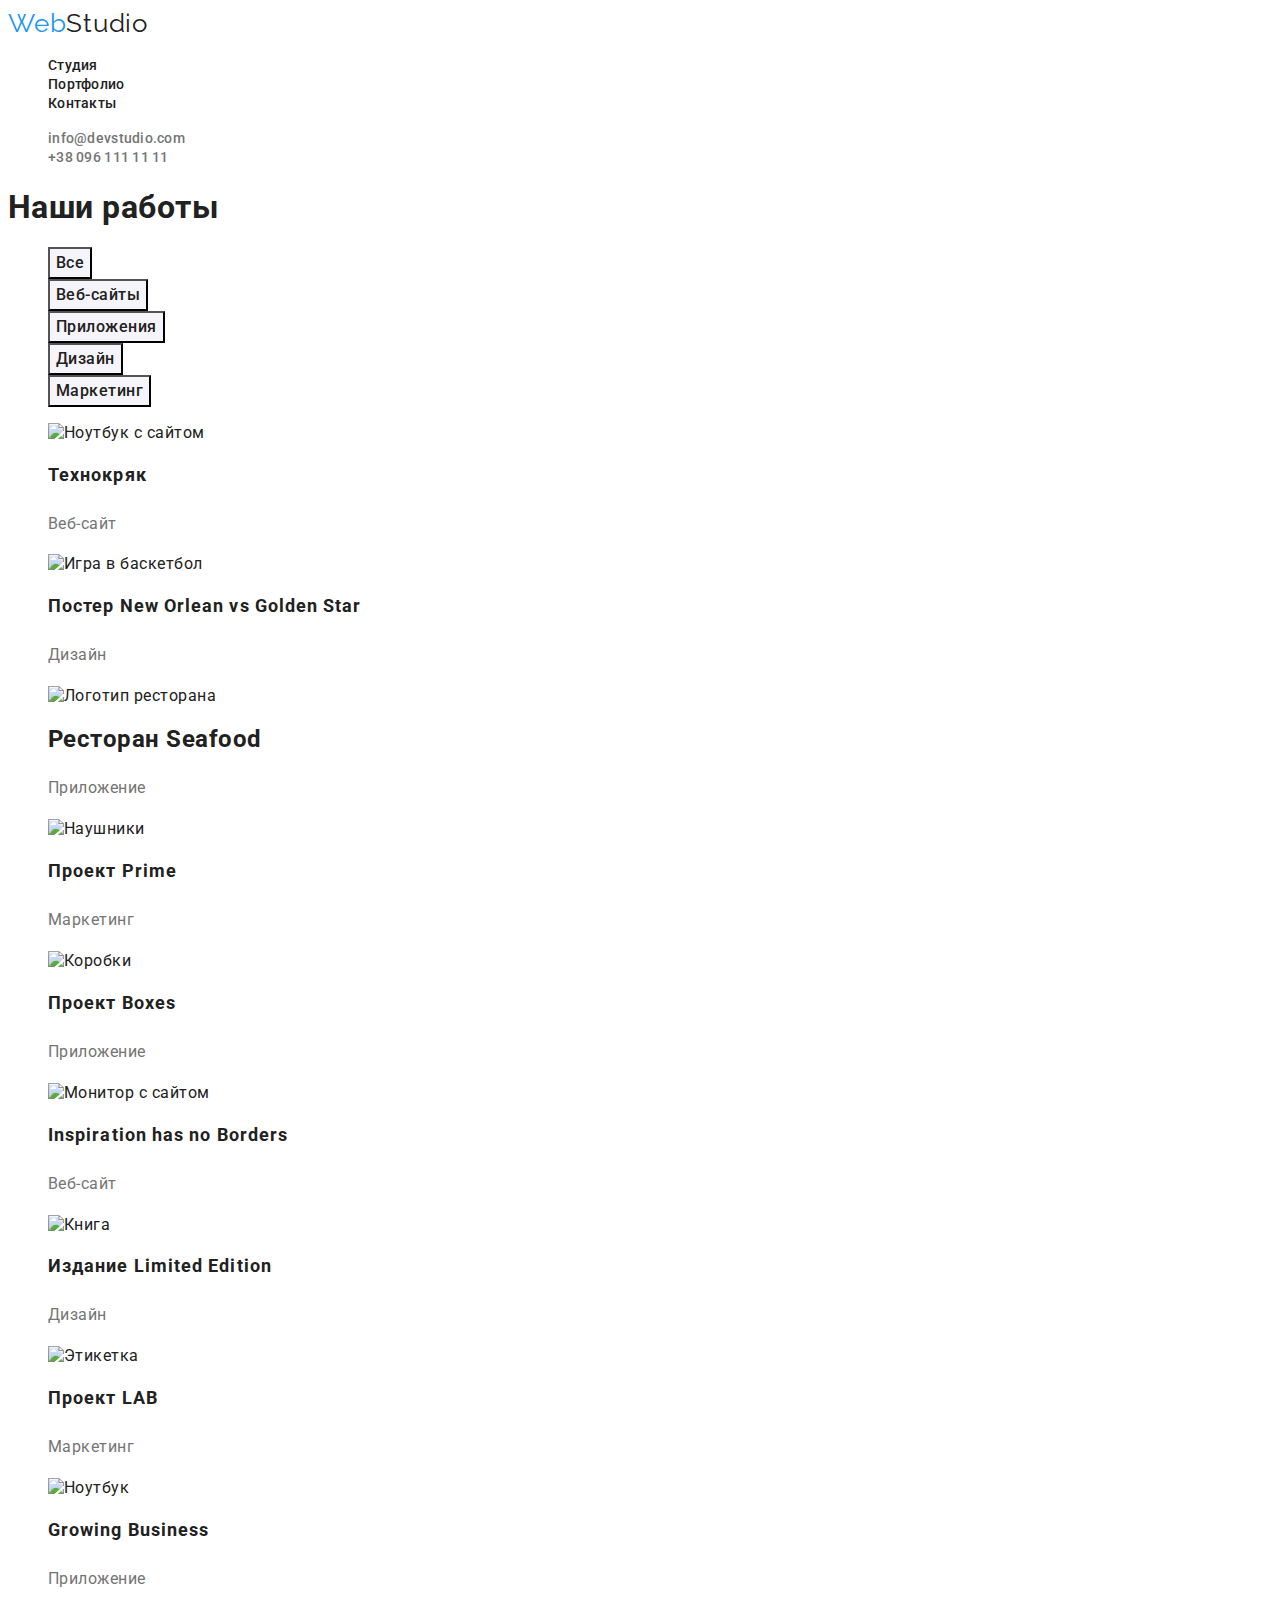
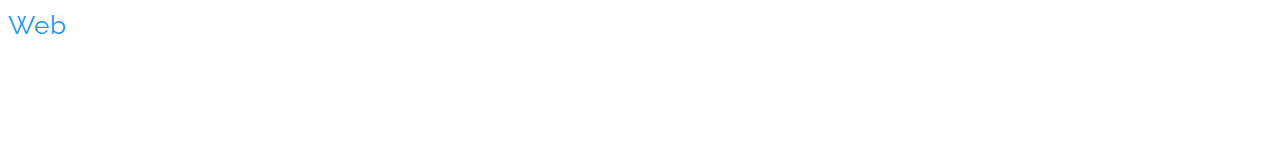
==== portfolio.html @ 19358869 "корректировка" ====
<!DOCTYPE html>
<html lang="ru">
  <head>
    <meta charset="UTF-8" />
    <meta http-equiv="X-UA-Compatible" content="IE=edge" />
    <meta name="viewport" content="width=device-width, initial-scale=1.0" />
    <title>Портфолио</title>
    <link rel="preconnect" href="https://fonts.gstatic.com" />
    <link
      href="https://fonts.googleapis.com/css2?family=Raleway:wght@700&family=Roboto:wght@400;500;700;900&display=swap"
      rel="stylesheet"
    />
    <link
      rel="stylesheet"
      href="https://cdnjs.cloudflare.com/ajax/libs/normalize/1.0.0/normalize.min.css"
    />
    <link rel="stylesheet" href="./css/styles.css" />
  </head>
  <body>
    <header>
      <a href="./index.html" class="logo"
        ><span class="logo-item">Web</span>Studio</a
      >
      <nav>
        <ul class="list">
          <li><a href="./index.html" class="link">Студия</a></li>
          <li><a href="./portfolio.html" class="link">Портфолио</a></li>
          <li><a href="" class="link">Контакты</a></li>
        </ul>
      </nav>
      <ul class="list">
        <li>
          <a href="mailto:info@devstudio.com" class="contact-list"
            >info@devstudio.com</a
          >
        </li>
        <li>
          <a href="tel:+380961111111" class="contact-list">+38 096 111 11 11</a>
        </li>
      </ul>
    </header>
    <main>
      <section>
        <h1>Наши работы</h1>
        <ul class="list">
          <li><button type="button" class="portfolio-button">Все</button></li>
          <li>
            <button type="button" class="portfolio-button">Веб-сайты</button>
          </li>
          <li>
            <button type="button" class="portfolio-button">Приложения</button>
          </li>
          <li>
            <button type="button" class="portfolio-button">Дизайн</button>
          </li>
          <li>
            <button type="button" class="portfolio-button">Маркетинг</button>
          </li>
        </ul>
        <ul class="list">
          <li>
            <img
              src="./images/portfolio/img1.jpg"
              alt="Ноутбук с сайтом"
              width="370"
            />
            <h2 class="portfolio-title">Технокряк</h2>
            <p class="portfolio-text">Веб-сайт</p>
          </li>

          <li>
            <img
              src="./images/portfolio/img2.jpg"
              alt="Игра в баскетбол"
              width="370"
            />
            <h2 class="portfolio-title">Постер New Orlean vs Golden Star</h2>
            <p class="portfolio-text">Дизайн</p>
          </li>

          <li>
            <img
              src="./images/portfolio/img3.jpg"
              alt="Логотип ресторана"
              width="370"
            />
            <h2>Ресторан Seafood</h2>
            <p class="portfolio-text">Приложение</p>
          </li>

          <li>
            <img src="./images/portfolio/img4.jpg" alt="Наушники" width="370" />
            <h2 class="portfolio-title">Проект Prime</h2>
            <p class="portfolio-text">Маркетинг</p>
          </li>

          <li>
            <img src="./images/portfolio/img5.jpg" alt="Коробки" width="370" />
            <h2 class="portfolio-title">Проект Boxes</h2>
            <p class="portfolio-text">Приложение</p>
          </li>

          <li>
            <img
              src="./images/portfolio/img6.jpg"
              alt="Монитор с сайтом"
              width="370"
            />
            <h2 class="portfolio-title">Inspiration has no Borders</h2>
            <p class="portfolio-text">Веб-сайт</p>
          </li>

          <li>
            <img src="./images/portfolio/img7.jpg" alt="Книга" width="370" />
            <h2 class="portfolio-title">Издание Limited Edition</h2>
            <p class="portfolio-text">Дизайн</p>
          </li>

          <li>
            <img src="./images/portfolio/img8.jpg" alt="Этикетка" width="370" />
            <h2 class="portfolio-title">Проект LAB</h2>
            <p class="portfolio-text">Маркетинг</p>
          </li>

          <li>
            <img src="./images/portfolio/img9.jpg" alt="Ноутбук" width="370" />
            <h2 class="portfolio-title">Growing Business</h2>
            <p class="portfolio-text">Приложение</p>
          </li>
        </ul>
      </section>
    </main>
    <footer>
      <a href="./index.html" class="footer-logo"
        ><span class="logo-item">Web</span>Studio</a
      >
      <address>
        <p class="footer-text">г. Киев, пр-т Леси Украинки, 26</p>
        <ul class="list">
          <li>
            <a href="mailto:info@devstudio.com" class="footer-contacts"
              >info@devstudio.com</a
            >
          </li>
          <li>
            <a href="tel:+380961111111" class="footer-contacts"
              >+38 096 111 11 11</a
            >
          </li>
        </ul>
      </address>
    </footer>
  </body>
</html>
---- css/styles.css ----
/* основые цвета */
/* hover-color #2196F3
    title-color #212121
    text-color #757575
 */
:root {
  --hover-color: #2196f3;
  --title-color: #212121;
  --text-color: #757575;
  --white-text: #ffffff;
}

body {
  font-family: roboto, sans-serif;
  letter-spacing: 0.03em;
  color: var(--title-color);
}

/* Logo */
.logo {
  font-family: Raleway, sans-serif;
  text-decoration: none;
  color: inherit;

  font-size: 26px;
  line-height: 1.2;
  letter-spacing: 0.03em;
}
.logo-item {
  color: var(--hover-color);
}

/* Navigation */
.list {
  list-style: none;
}
.link {
  text-decoration: none;
  color: inherit;
  font-weight: 500;
  font-size: 14px;
  line-height: 1.14;
  letter-spacing: 0.02em;
}
.link:hover {
  color: var(--hover-color);
}
.link:focus {
  color: var(--hover-color);
}
.link:active {
  color: var(--hover-color);
}

/* Contacts */

.contact-list {
  text-decoration: none;
  color: var(--text-color);
  font-weight: 500;
  font-size: 14px;
  line-height: 1.14;
  letter-spacing: 0.02em;
}
.contact-list:hover {
  color: var(--hover-color);
}
.contact-list:focus {
  color: var(--hover-color);
}

/* Hero */

.hero-title {
  font-weight: 900;
  font-size: 44px;
  line-height: 1.36;
  text-align: center;
  letter-spacing: 0.06em;
  text-transform: uppercase;
  background-color: #2f303a;
  color: var(--white-text);
}

.button {
  font-family: inherit;
  font-weight: 700;
  font-size: 16px;
  background-color: var(--hover-color);
  color: var(--white-text);
  cursor: pointer;
}

/* Advantage section */

.sub-title {
  font-weight: 700;
  font-size: 14px;
  line-height: 1.14;
  letter-spacing: 0.03em;
}
.text {
  font-size: 14px;
  line-height: 1.7;
  letter-spacing: 0.03em;
  color: var(--text-color);
}

/* Job */

.title {
  font-weight: 700;
  font-size: 36px;
  line-height: 42px;
  text-align: center;
  letter-spacing: 0.03em;
}

/* Team */
.team-sub-title {
  font-weight: 700;
  font-size: 16px;
  line-height: 1.18;
  text-align: center;
  letter-spacing: 0.03em;
}
.team-text {
  font-size: 16px;
  line-height: 1.18;
  letter-spacing: 0.03em;
  text-align: center;
  color: var(--text-color);
}

/* Footer */
.footer-logo {
  font-family: Raleway, sans-serif;
  text-decoration: none;
  color: var(--white-text);

  font-size: 26px;
  line-height: 1.2;
  letter-spacing: 0.03em;
}
.footer-text {
  font-size: 14px;
  line-height: 1.7;
  letter-spacing: 0.03em;
  color: var(--white-text);
}
.footer-contacts {
  text-decoration: none;
  font-weight: 400;
  font-size: 14px;
  line-height: 1.7;
  letter-spacing: 0.03em;
  color: rgba(255, 255, 255, 0.6);
}
.footer-contacts:hover {
  color: var(--hover-color);
}
.footer-contacts:focus {
  color: var(--hover-color);
}

/*          Portfolio            */

.portfolio-button {
  font-family: inherit;
  background-color: #f5f4fa;
  color: var(--title-color);
  font-weight: 500;
  font-size: 16px;
  line-height: 1.62;
  text-align: center;
  letter-spacing: 0.03em;
  cursor: pointer;
}
.portfolio-button:hover {
  background-color: var(--hover-color);
  color: var(--white-text);
}
.portfolio-title {
  font-weight: 700;
  font-size: 18px;
  line-height: 2;
  letter-spacing: 0.06em;
}
.portfolio-text {
  font-size: 16px;
  line-height: 1.87;
  letter-spacing: 0.03em;
  color: var(--text-color);
}
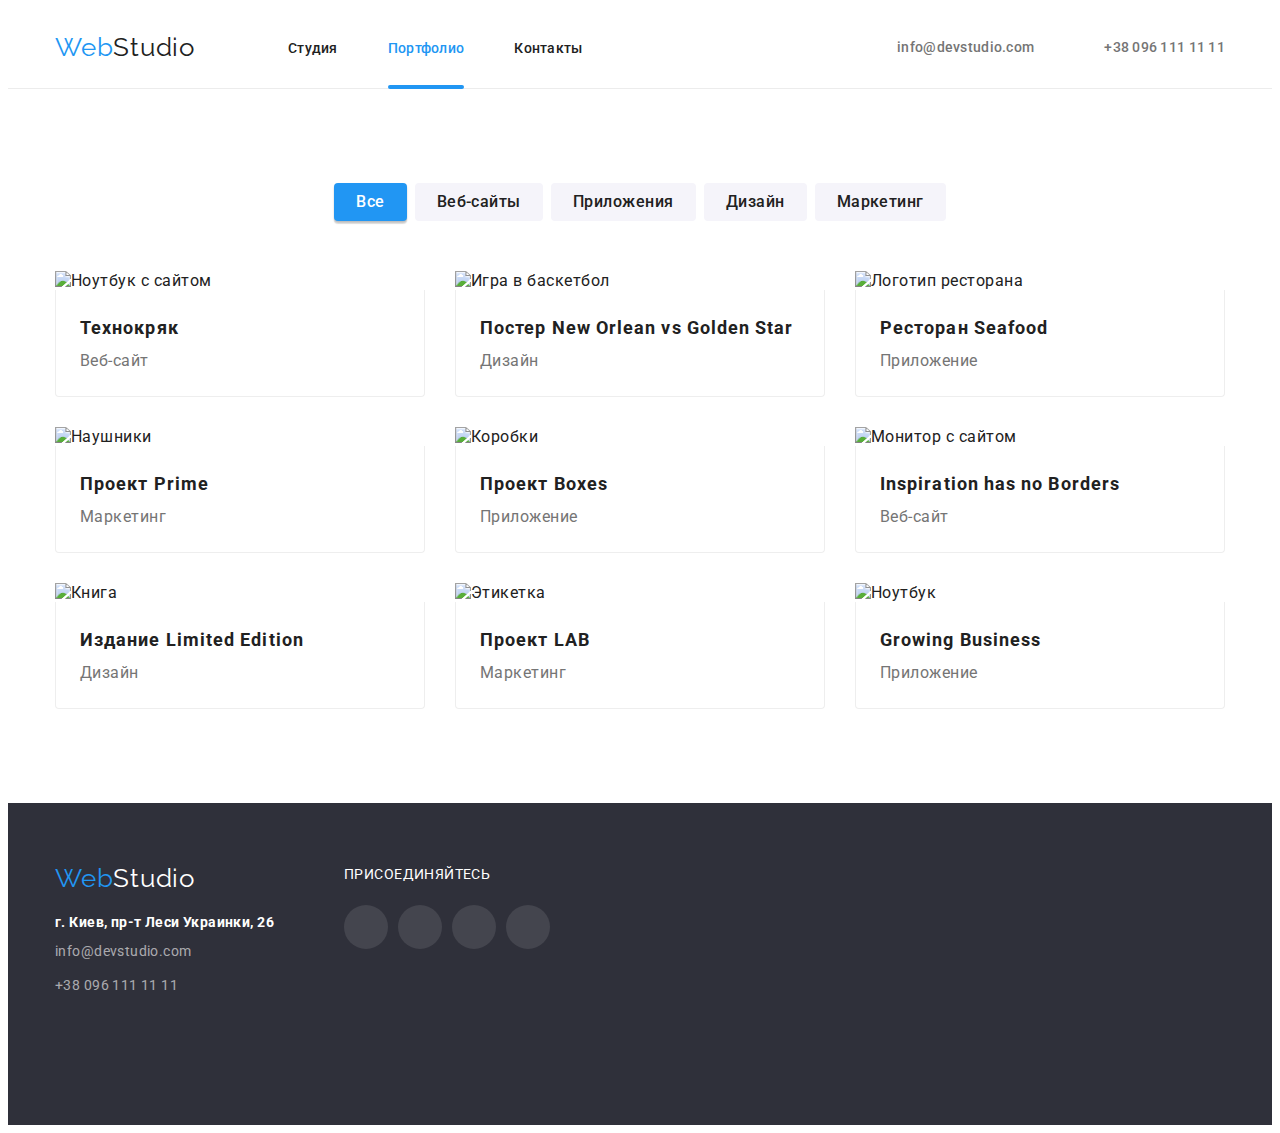
==== commit 35a55419: "Исправляет дивы и добавляет анимации на гл страницу" ====
--- a/portfolio.html
+++ b/portfolio.html
@@ -17,138 +17,373 @@
     <link rel="stylesheet" href="./css/styles.css" />
   </head>
   <body>
-    <header>
-      <a href="./index.html" class="logo"
-        ><span class="logo-item">Web</span>Studio</a
-      >
-      <nav>
-        <ul class="list">
-          <li><a href="./index.html" class="link">Студия</a></li>
-          <li><a href="./portfolio.html" class="link">Портфолио</a></li>
-          <li><a href="" class="link">Контакты</a></li>
-        </ul>
-      </nav>
-      <ul class="list">
-        <li>
-          <a href="mailto:info@devstudio.com" class="contact-list"
-            >info@devstudio.com</a
-          >
-        </li>
-        <li>
-          <a href="tel:+380961111111" class="contact-list">+38 096 111 11 11</a>
-        </li>
-      </ul>
-    </header>
-    <main>
-      <section>
-        <h1>Наши работы</h1>
-        <ul class="list">
-          <li><button type="button" class="portfolio-button">Все</button></li>
-          <li>
-            <button type="button" class="portfolio-button">Веб-сайты</button>
-          </li>
-          <li>
-            <button type="button" class="portfolio-button">Приложения</button>
-          </li>
-          <li>
-            <button type="button" class="portfolio-button">Дизайн</button>
-          </li>
-          <li>
-            <button type="button" class="portfolio-button">Маркетинг</button>
-          </li>
-        </ul>
-        <ul class="list">
-          <li>
-            <img
-              src="./images/portfolio/img1.jpg"
-              alt="Ноутбук с сайтом"
-              width="370"
-            />
-            <h2 class="portfolio-title">Технокряк</h2>
-            <p class="portfolio-text">Веб-сайт</p>
-          </li>
-
-          <li>
-            <img
-              src="./images/portfolio/img2.jpg"
-              alt="Игра в баскетбол"
-              width="370"
-            />
-            <h2 class="portfolio-title">Постер New Orlean vs Golden Star</h2>
-            <p class="portfolio-text">Дизайн</p>
-          </li>
-
-          <li>
-            <img
-              src="./images/portfolio/img3.jpg"
-              alt="Логотип ресторана"
-              width="370"
-            />
-            <h2>Ресторан Seafood</h2>
-            <p class="portfolio-text">Приложение</p>
-          </li>
-
-          <li>
-            <img src="./images/portfolio/img4.jpg" alt="Наушники" width="370" />
-            <h2 class="portfolio-title">Проект Prime</h2>
-            <p class="portfolio-text">Маркетинг</p>
-          </li>
-
-          <li>
-            <img src="./images/portfolio/img5.jpg" alt="Коробки" width="370" />
-            <h2 class="portfolio-title">Проект Boxes</h2>
-            <p class="portfolio-text">Приложение</p>
-          </li>
-
-          <li>
-            <img
-              src="./images/portfolio/img6.jpg"
-              alt="Монитор с сайтом"
-              width="370"
-            />
-            <h2 class="portfolio-title">Inspiration has no Borders</h2>
-            <p class="portfolio-text">Веб-сайт</p>
-          </li>
-
-          <li>
-            <img src="./images/portfolio/img7.jpg" alt="Книга" width="370" />
-            <h2 class="portfolio-title">Издание Limited Edition</h2>
-            <p class="portfolio-text">Дизайн</p>
-          </li>
-
-          <li>
-            <img src="./images/portfolio/img8.jpg" alt="Этикетка" width="370" />
-            <h2 class="portfolio-title">Проект LAB</h2>
-            <p class="portfolio-text">Маркетинг</p>
-          </li>
-
-          <li>
-            <img src="./images/portfolio/img9.jpg" alt="Ноутбук" width="370" />
-            <h2 class="portfolio-title">Growing Business</h2>
-            <p class="portfolio-text">Приложение</p>
-          </li>
-        </ul>
-      </section>
-    </main>
-    <footer>
-      <a href="./index.html" class="footer-logo"
-        ><span class="logo-item">Web</span>Studio</a
-      >
-      <address>
-        <p class="footer-text">г. Киев, пр-т Леси Украинки, 26</p>
-        <ul class="list">
-          <li>
-            <a href="mailto:info@devstudio.com" class="footer-contacts"
-              >info@devstudio.com</a
+    <header class="header-page">
+      <div class="container header-container">
+        <a href="./index.html" class="logo"
+          ><span class="logo-item">Web</span>Studio</a
+        >
+        <nav class="navigation">
+          <ul class="menu list">
+            <li class="menu-item">
+              <a href="./index.html" class="link">Студия</a>
+            </li>
+            <li class="menu-item">
+              <a href="./portfolio.html" class="link is-active">Портфолио</a>
+            </li>
+            <li class="menu-item"><a href="" class="link">Контакты</a></li>
+          </ul>
+        </nav>
+        <ul class="menu list">
+          <li class="menu-item">
+            <a href="mailto:info@devstudio.com" class="contact-list">
+              <svg class="adress-icon" width="16px" height="12px">
+                <use href="./images/sprite.svg#icon-envelope"></use>
+              </svg>
+              info@devstudio.com</a
             >
           </li>
-          <li>
-            <a href="tel:+380961111111" class="footer-contacts"
-              >+38 096 111 11 11</a
+          <li class="menu-item">
+            <a href="tel:+380961111111" class="contact-list"
+              ><svg class="adress-icon" width="10px" height="16px">
+                <use href="./images/sprite.svg#icon-smartphone"></use>
+              </svg>
+              +38 096 111 11 11</a
             >
           </li>
         </ul>
-      </address>
+      </div>
+    </header>
+    <main>
+      <section class="section">
+        <div class="container">
+          <h1 class="visually-hidden">Наши работы</h1>
+          <ul class="list btn-list">
+            <li class="btn-item">
+              <button type="button" class="portfolio-button is-active">
+                Все
+              </button>
+            </li>
+            <li class="btn-item">
+              <button type="button" class="portfolio-button">Веб-сайты</button>
+            </li>
+            <li class="btn-item">
+              <button type="button" class="portfolio-button">Приложения</button>
+            </li>
+            <li class="btn-item">
+              <button type="button" class="portfolio-button">Дизайн</button>
+            </li>
+            <li class="btn-item">
+              <button type="button" class="portfolio-button">Маркетинг</button>
+            </li>
+          </ul>
+          <ul class="list portfolio-list">
+            <li class="portfolio-element">
+              <a href="" class="portfolio-link">
+                <div class="portfolio-thumb">
+                  <img
+                    src="./images/portfolio/img1.jpg"
+                    alt="Ноутбук с сайтом"
+                    width="370"
+                  />
+                  <div class="portfolio-overlay">
+                    <p>
+                      Технокряк это современная площадка распространения
+                      коронавируса. Компании используют эту платформу для
+                      цифрового шпионажа и атак на защищённые сервера
+                      конкурентов.
+                    </p>
+                  </div>
+                </div>
+                <div class="text-container">
+                  <h2 class="portfolio-title">Технокряк</h2>
+                  <p class="portfolio-text">Веб-сайт</p>
+                </div></a
+              >
+            </li>
+
+            <li class="portfolio-element">
+              <a href="" class="portfolio-link"
+                ><div class="portfolio-thumb">
+                  <img
+                    src="./images/portfolio/img2.jpg"
+                    alt="Игра в баскетбол"
+                    width="370"
+                  />
+                  <div class="portfolio-overlay">
+                    <p>Наши менторы самые лучшие!</p>
+                  </div>
+                </div>
+                <div class="text-container">
+                  <h2 class="portfolio-title">
+                    Постер New Orlean vs Golden Star
+                  </h2>
+                  <p class="portfolio-text">Дизайн</p>
+                </div></a
+              >
+            </li>
+
+            <li class="portfolio-element">
+              <a href="" class="portfolio-link"
+                ><div class="portfolio-thumb">
+                  <img
+                    src="./images/portfolio/img3.jpg"
+                    alt="Логотип ресторана"
+                    width="370"
+                  />
+                  <div class="portfolio-overlay">
+                    <p>
+                      Спасибо вам огромное, за вашу работу, за огромное
+                      количество проверенных работ. За вашу конструктивную
+                      обратную связь!
+                    </p>
+                  </div>
+                </div>
+                <div class="text-container">
+                  <h2 class="portfolio-title">Ресторан Seafood</h2>
+                  <p class="portfolio-text">Приложение</p>
+                </div></a
+              >
+            </li>
+
+            <li class="portfolio-element">
+              <a href="" class="portfolio-link"
+                ><div class="portfolio-thumb">
+                  <img
+                    src="./images/portfolio/img4.jpg"
+                    alt="Наушники"
+                    width="370"
+                  />
+                  <div class="portfolio-overlay">
+                    <p>
+                      Технокряк это современная площадка распространения
+                      коронавируса. Компании используют эту платформу для
+                      цифрового шпионажа и атак на защищённые сервера
+                      конкурентов.
+                    </p>
+                  </div>
+                </div>
+                <div class="text-container">
+                  <h2 class="portfolio-title">Проект Prime</h2>
+                  <p class="portfolio-text">Маркетинг</p>
+                </div></a
+              >
+            </li>
+
+            <li class="portfolio-element">
+              <a href="" class="portfolio-link"
+                ><div class="portfolio-thumb">
+                  <img
+                    src="./images/portfolio/img5.jpg"
+                    alt="Коробки"
+                    width="370"
+                  />
+                  <div class="portfolio-overlay">
+                    <p>
+                      Технокряк это современная площадка распространения
+                      коронавируса. Компании используют эту платформу для
+                      цифрового шпионажа и атак на защищённые сервера
+                      конкурентов.
+                    </p>
+                  </div>
+                </div>
+                <div class="text-container">
+                  <h2 class="portfolio-title">Проект Boxes</h2>
+                  <p class="portfolio-text">Приложение</p>
+                </div></a
+              >
+            </li>
+
+            <li class="portfolio-element">
+              <a href="" class="portfolio-link"
+                ><div class="portfolio-thumb">
+                  <img
+                    src="./images/portfolio/img6.jpg"
+                    alt="Монитор с сайтом"
+                    width="370"
+                  />
+                  <div class="portfolio-overlay">
+                    <p>
+                      Технокряк это современная площадка распространения
+                      коронавируса. Компании используют эту платформу для
+                      цифрового шпионажа и атак на защищённые сервера
+                      конкурентов.
+                    </p>
+                  </div>
+                </div>
+                <div class="text-container">
+                  <h2 class="portfolio-title">Inspiration has no Borders</h2>
+                  <p class="portfolio-text">Веб-сайт</p>
+                </div></a
+              >
+            </li>
+
+            <li class="portfolio-element">
+              <a href="" class="portfolio-link"
+                ><div class="portfolio-thumb">
+                  <img
+                    src="./images/portfolio/img7.jpg"
+                    alt="Книга"
+                    width="370"
+                  />
+                  <div class="portfolio-overlay">
+                    <p>
+                      Технокряк это современная площадка распространения
+                      коронавируса. Компании используют эту платформу для
+                      цифрового шпионажа и атак на защищённые сервера
+                      конкурентов.
+                    </p>
+                  </div>
+                </div>
+                <div class="text-container">
+                  <h2 class="portfolio-title">Издание Limited Edition</h2>
+                  <p class="portfolio-text">Дизайн</p>
+                </div></a
+              >
+            </li>
+
+            <li class="portfolio-element">
+              <a href="" class="portfolio-link"
+                ><div class="portfolio-thumb">
+                  <img
+                    src="./images/portfolio/img8.jpg"
+                    alt="Этикетка"
+                    width="370"
+                  />
+                  <div class="portfolio-overlay">
+                    <p>
+                      Технокряк это современная площадка распространения
+                      коронавируса. Компании используют эту платформу для
+                      цифрового шпионажа и атак на защищённые сервера
+                      конкурентов.
+                    </p>
+                  </div>
+                </div>
+                <div class="text-container">
+                  <h2 class="portfolio-title">Проект LAB</h2>
+                  <p class="portfolio-text">Маркетинг</p>
+                </div></a
+              >
+            </li>
+
+            <li class="portfolio-element">
+              <a href="" class="portfolio-link"
+                ><div class="portfolio-thumb">
+                  <img
+                    src="./images/portfolio/img9.jpg"
+                    alt="Ноутбук"
+                    width="370"
+                  />
+                  <div class="portfolio-overlay">
+                    <p>
+                      Технокряк это современная площадка распространения
+                      коронавируса. Компании используют эту платформу для
+                      цифрового шпионажа и атак на защищённые сервера
+                      конкурентов.
+                    </p>
+                  </div>
+                </div>
+                <div class="text-container">
+                  <h2 class="portfolio-title">Growing Business</h2>
+                  <p class="portfolio-text">Приложение</p>
+                </div></a
+              >
+            </li>
+          </ul>
+        </div>
+      </section>
+    </main>
+    <footer class="footer-bcg">
+      <div class="container footer-container">
+        <div>
+          <a href="./index.html" class="footer-logo"
+            ><span class="logo-item">Web</span>Studio</a
+          >
+          <address class="address">
+            <p class="footer-text">г. Киев, пр-т Леси Украинки, 26</p>
+            <ul class="list">
+              <li class="footer-list-item">
+                <a href="mailto:info@devstudio.com" class="footer-contacts"
+                  >info@devstudio.com</a
+                >
+              </li>
+              <li>
+                <a href="tel:+380961111111" class="footer-contacts"
+                  >+38 096 111 11 11</a
+                >
+              </li>
+            </ul>
+          </address>
+        </div>
+        <div class="footer-socials">
+          <p class="footer-socials-text">ПРИСОЕДИНЯЙТЕСЬ</p>
+          <ul class="footer-socials-icons">
+            <li class="footer-socials-icons-item">
+              <a
+                class="footer-socials-icons-link"
+                href=""
+                target="_blank"
+                rel="noonpener noreferer"
+              >
+                <svg
+                  class="footer-socials-icons-svg"
+                  width="20px"
+                  height="20px"
+                >
+                  <use href="./images/sprite.svg#icon-instagram"></use>
+                </svg>
+              </a>
+            </li>
+            <li class="soc-icons-item">
+              <a
+                class="footer-socials-icons-link"
+                href=""
+                target="_blank"
+                rel="noonpener noreferer"
+              >
+                <svg
+                  class="footer-socials-icons-svg"
+                  width="20px"
+                  height="20px"
+                >
+                  <use href="./images/sprite.svg#icon-twitter"></use>
+                </svg>
+              </a>
+            </li>
+            <li class="footer-socials-icons-item">
+              <a
+                class="footer-socials-icons-link"
+                href=""
+                target="_blank"
+                rel="noonpener noreferer"
+              >
+                <svg
+                  class="footer-socials-icons-svg"
+                  width="20px"
+                  height="20px"
+                >
+                  <use href="./images/sprite.svg#icon-facebook"></use>
+                </svg>
+              </a>
+            </li>
+            <li class="footer-socials-icons-item">
+              <a
+                class="footer-socials-icons-link"
+                href=""
+                target="_blank"
+                rel="noonpener noreferer"
+              >
+                <svg
+                  class="footer-socials-icons-svg"
+                  width="20px"
+                  height="20px"
+                >
+                  <use href="./images/sprite.svg#icon-linkedin"></use>
+                </svg>
+              </a>
+            </li>
+          </ul>
+        </div>
+      </div>
     </footer>
   </body>
 </html>
--- a/css/styles.css
+++ b/css/styles.css
@@ -9,15 +9,55 @@
   --text-color: #757575;
   --white-text: #ffffff;
 }
-
+html {
+  box-sizing: border-box;
+}
+*,
+*::before,
+*::after {
+  box-sizing: inherit;
+}
 body {
   font-family: roboto, sans-serif;
   letter-spacing: 0.03em;
   color: var(--title-color);
 }
-
+h1,
+h2,
+h3,
+p {
+  margin: 0px;
+}
+img {
+  display: block;
+}
+.container {
+  width: 1200px;
+  padding-left: 15px;
+  padding-right: 15px;
+  margin-left: auto;
+  margin-right: auto;
+}
+.section {
+  padding-top: 94px;
+  padding-bottom: 94px;
+}
+/* Header */
+
+.header-page {
+  border-bottom: 1px solid #ececec;
+}
+
+.header-container {
+  display: flex;
+  align-items: center;
+  padding-top: 24px;
+  padding-bottom: 25px;
+}
 /* Logo */
 .logo {
+  margin-right: 93px;
+
   font-family: Raleway, sans-serif;
   text-decoration: none;
   color: inherit;
@@ -31,8 +71,19 @@
 }
 
 /* Navigation */
+.menu {
+  display: inline-flex;
+}
+.menu-item:not(:last-child) {
+  margin-right: 50px;
+}
+.navigation {
+  margin-right: auto;
+}
 .list {
   list-style: none;
+  margin: 0px;
+  padding-left: 0px;
 }
 .link {
   text-decoration: none;
@@ -41,59 +92,156 @@
   font-size: 14px;
   line-height: 1.14;
   letter-spacing: 0.02em;
-}
-.link:hover {
-  color: var(--hover-color);
-}
+
+  position: relative;
+
+  transition: color 250ms cubic-bezier(0.4, 0, 0.2, 1);
+}
+
+.link::after {
+  content: "";
+  display: block;
+  height: 4px;
+  width: 100%;
+  border-radius: 2px;
+
+  position: absolute;
+  bottom: -33px;
+  left: 0;
+  opacity: 0;
+
+  background-color: var(--hover-color);
+
+  transition: background-color 250ms cubic-bezier(0.4, 0, 0.2, 1),
+    opacity 250ms cubic-bezier(0.4, 0, 0.2, 1);
+}
+.link:hover,
 .link:focus {
   color: var(--hover-color);
 }
-.link:active {
+.link:hover::after,
+.link:focus::after {
+  opacity: 1;
+}
+
+.link.is-active {
   color: var(--hover-color);
 }
+.link.is-active::after {
+  opacity: 1;
+}
 
 /* Contacts */
 
 .contact-list {
+  display: flex;
+  align-items: center;
+
   text-decoration: none;
   color: var(--text-color);
   font-weight: 500;
   font-size: 14px;
   line-height: 1.14;
   letter-spacing: 0.02em;
-}
-.contact-list:hover {
-  color: var(--hover-color);
-}
+
+  transition: color 250ms cubic-bezier(0.4, 0, 0.2, 1);
+}
+.contact-list:hover,
 .contact-list:focus {
   color: var(--hover-color);
 }
+.adress-icon {
+  fill: var(--text-color);
+  margin-right: 10px;
+  transition: fill 250ms cubic-bezier(0.4, 0, 0.2, 1);
+}
+.contact-list:focus .adress-icon,
+.contact-list:hover .adress-icon {
+  fill: var(--hover-color);
+}
 
 /* Hero */
+.hero {
+  background-color: #c4c4c4;
+  padding-top: 200px;
+  padding-bottom: 200px;
+}
 
 .hero-title {
+  margin-left: auto;
+  margin-right: auto;
+  max-width: 700px;
+
   font-weight: 900;
   font-size: 44px;
   line-height: 1.36;
   text-align: center;
   letter-spacing: 0.06em;
   text-transform: uppercase;
-  background-color: #2f303a;
-  color: var(--white-text);
+  color: var(--white-text);
+}
+
+.overlay {
+  max-width: 1600px;
+  height: 600px;
+  margin-left: auto;
+  margin-right: auto;
+  /* background-image: url("../images/hero.jpg");
+  background-position: center;
+  background-size: cover; */
+  background-image: linear-gradient(
+      to right,
+      rgba(47, 48, 58, 0.4),
+      rgba(47, 48, 58, 0.4)
+    ),
+    url("../images/hero.jpg");
 }
 
 .button {
+  display: flex;
+  margin-left: auto;
+  margin-right: auto;
+  padding: 16px 32px;
+  margin-top: 30px;
+
   font-family: inherit;
   font-weight: 700;
   font-size: 16px;
+  letter-spacing: 0.06em;
   background-color: var(--hover-color);
   color: var(--white-text);
   cursor: pointer;
+
+  box-shadow: 0px 4px 4px rgba(0, 0, 0, 0.15);
+  border-radius: 4px;
+  border-width: 0px;
 }
 
 /* Advantage section */
 
+.adv-section {
+  padding-bottom: 0px;
+}
+
+.list-container {
+  display: flex;
+}
+.list-item:not(:last-child) {
+  margin-right: 30px;
+}
+.icon-box {
+  width: 270px;
+  height: 120px;
+  padding: 25px 100px;
+  margin-bottom: 30px;
+  background-color: #f5f4fa;
+  border-radius: 4px;
+}
+.adv-icon {
+}
 .sub-title {
+  margin-bottom: 10px;
+
   font-weight: 700;
   font-size: 14px;
   line-height: 1.14;
@@ -105,10 +253,41 @@
   letter-spacing: 0.03em;
   color: var(--text-color);
 }
+/* Development section */
+
+.development-thumb {
+  position: relative;
+}
+.development-title {
+  position: absolute;
+  bottom: 0;
+  left: 0;
+  width: 370px;
+  height: 70px;
+  background: rgba(47, 48, 58, 0.8);
+}
+
+.development-title .sub-title {
+  color: var(--white-text);
+  text-align: center;
+  margin-top: 27px;
+}
 
 /* Job */
+.visually-hidden {
+  position: absolute !important;
+  clip: rect(1px 1px 1px 1px);
+  clip: rect(1px, 1px, 1px, 1px);
+  padding: 0 !important;
+  border: 0 !important;
+  height: 1px !important;
+  width: 1px !important;
+  overflow: hidden;
+}
 
 .title {
+  margin-bottom: 50px;
+
   font-weight: 700;
   font-size: 36px;
   line-height: 42px;
@@ -117,7 +296,25 @@
 }
 
 /* Team */
+.dif-section {
+  background-color: #f5f4fa;
+}
+.team-item {
+  background: #ffffff;
+
+  box-shadow: 0px 1px 3px rgba(0, 0, 0, 0.12), 0px 1px 1px rgba(0, 0, 0, 0.14),
+    0px 2px 1px rgba(0, 0, 0, 0.2);
+  border-radius: 0px 0px 4px 4px;
+}
+.list-item > .text-container {
+  padding-top: 30px;
+  padding-bottom: 30px;
+}
+
 .team-sub-title {
+  /* margin-top: 30px; */
+  margin-bottom: 10px;
+
   font-weight: 700;
   font-size: 16px;
   line-height: 1.18;
@@ -125,6 +322,8 @@
   letter-spacing: 0.03em;
 }
 .team-text {
+  /* margin-bottom: 30px; */
+
   font-size: 16px;
   line-height: 1.18;
   letter-spacing: 0.03em;
@@ -132,8 +331,87 @@
   color: var(--text-color);
 }
 
+.soc-icons {
+  list-style: none;
+  padding-left: 0px;
+  display: flex;
+  justify-content: center;
+  margin-top: 18px;
+  margin-bottom: 0px;
+  margin-right: 0;
+  margin-left: 0;
+}
+.soc-icons-link {
+  display: flex;
+  justify-content: center;
+  align-items: center;
+  width: 44px;
+  height: 44px;
+  border-radius: 50%;
+  background-color: #ffffff;
+  transition: background-color 250ms cubic-bezier(0.4, 0, 0.2, 1);
+}
+.soc-icons-item:not(:last-child) {
+  margin-right: 10px;
+}
+.soc-icons-link:hover,
+.soc-icons-link:focus {
+  background-color: var(--hover-color);
+}
+
+.soc-icons-svg {
+  /* width: 20px;
+  height: 20px; */
+  fill: #afb1b8;
+  transition: fill 250ms cubic-bezier(0.4, 0, 0.2, 1);
+}
+.soc-icons-link:hover > .soc-icons-svg,
+.soc-icons-link:focus > .soc-icons-svg {
+  fill: #ffffff;
+}
+.client-list {
+  display: flex;
+  align-items: center;
+  justify-content: space-between;
+}
+/* .client-item:not(:last-child) {
+  margin-right: 30px;
+} */
+.client-link {
+  display: flex;
+  width: 170px;
+  height: 90px;
+}
+.client-icon {
+  border: 1px solid #afb1b8;
+  border-radius: 4px;
+  fill: #afb1b8;
+  transition: fill 250ms cubic-bezier(0.4, 0, 0.2, 1),
+    border-color 250ms cubic-bezier(0.4, 0, 0.2, 1);
+}
+.client-link:hover .client-icon,
+.client-link:focus .client-icon {
+  fill: var(--hover-color);
+  border-color: var(--hover-color);
+}
+
 /* Footer */
+.footer-container {
+  display: flex;
+}
+.footer-bcg {
+  padding-top: 60px;
+  padding-bottom: 60px;
+
+  background-color: #2f303a;
+}
+.address {
+  font-style: inherit;
+}
 .footer-logo {
+  display: inline-block;
+  margin-bottom: 20px;
+
   font-family: Raleway, sans-serif;
   text-decoration: none;
   color: var(--white-text);
@@ -142,7 +420,17 @@
   line-height: 1.2;
   letter-spacing: 0.03em;
 }
-.footer-text {
+
+.footer-list-item {
+  margin-top: 10px;
+  margin-bottom: 10px;
+}
+.footer-socials {
+  margin-left: 70px;
+  margin-bottom: 100px;
+  margin-right: auto;
+}
+.footer-socials-text {
   font-size: 14px;
   line-height: 1.7;
   letter-spacing: 0.03em;
@@ -163,22 +451,148 @@
   color: var(--hover-color);
 }
 
+.footer-text {
+  font-weight: bold;
+  font-size: 14px;
+  line-height: 16px;
+  letter-spacing: 0.03em;
+  color: var(--white-text);
+}
+.footer-socials-list {
+  display: flex;
+}
+.footer-socials-icons {
+  list-style: none;
+  padding-left: 0px;
+  display: flex;
+  justify-content: center;
+  margin-top: 18px;
+}
+.footer-socials-icons-link {
+  display: flex;
+  justify-content: center;
+  align-items: center;
+  width: 44px;
+  height: 44px;
+  border-radius: 50%;
+  background-color: rgba(255, 255, 255, 0.1);
+  transition: background-color 250ms cubic-bezier(0.4, 0, 0.2, 1);
+}
+.footer-socials-icons-item:not(:last-child) {
+  margin-right: 10px;
+}
+.footer-socials-icons-link:hover,
+.footer-socials-icons-link:focus {
+  background-color: var(--hover-color);
+}
+
+.footer-socials-icons-svg {
+  fill: #ffffff;
+}
+/* .footer-socials-icons-link:hover > .footer-socials-icons-svg,
+.footer-socials-icons-link:focus > .footer-socials-icons-svg {
+  fill: #ffffff;
+} */
+
 /*          Portfolio            */
 
+.container > .btn-list {
+  display: flex;
+  margin-bottom: 50px;
+  justify-content: center;
+}
+.btn-item:not(:last-child) {
+  margin-right: 8px;
+}
+/* Button */
 .portfolio-button {
   font-family: inherit;
   background-color: #f5f4fa;
   color: var(--title-color);
+
   font-weight: 500;
   font-size: 16px;
+  border-width: 0px;
+
   line-height: 1.62;
   text-align: center;
   letter-spacing: 0.03em;
   cursor: pointer;
-}
-.portfolio-button:hover {
+
+  border-radius: 4px;
+  padding: 6px 22px;
+
+  transition: background-color 250ms cubic-bezier(0.4, 0, 0.2, 1),
+    color 250ms cubic-bezier(0.4, 0, 0.2, 1),
+    box-shadow 250ms cubic-bezier(0.4, 0, 0.2, 1);
+}
+
+.portfolio-button:hover,
+.portfolio-button.is-active,
+.portfolio-button:active {
   background-color: var(--hover-color);
   color: var(--white-text);
+  box-shadow: 0px 3px 1px rgba(0, 0, 0, 0.1), 0px 1px 2px rgba(0, 0, 0, 0.08),
+    0px 2px 2px rgba(0, 0, 0, 0.12);
+}
+
+/*Description*/
+
+.portfolio-list {
+  display: inline-flex;
+  flex-wrap: wrap;
+}
+
+.portfolio-element {
+  width: calc((100% - 60px) / 3);
+  margin-right: 30px;
+  margin-bottom: 30px;
+  transition: box-shadow 250ms cubic-bezier(0.4, 0, 0.2, 1);
+  overflow: hidden;
+}
+
+.portfolio-element:hover {
+  box-shadow: 0px 1px 1px rgba(0, 0, 0, 0.12), 0px 4px 4px rgba(0, 0, 0, 0.06),
+    1px 4px 6px rgba(0, 0, 0, 0.16);
+}
+.portfolio-thumb {
+  position: relative;
+  overflow: hidden;
+}
+
+.portfolio-overlay {
+  position: absolute;
+
+  width: 100%;
+  height: 100%;
+
+  padding: 63px 24px;
+  text-align: left;
+
+  font-size: 18px;
+  line-height: 1.56;
+  letter-spacing: 0.03em;
+
+  color: var(--white-text);
+  background: rgba(33, 150, 243, 0.9);
+  transform: translateY(0);
+  transition: transform 250ms cubic-bezier(0.4, 0, 0.2, 1);
+}
+
+.portfolio-element:hover .portfolio-overlay {
+  transform: translateY(-100%);
+}
+.portfolio-element:nth-child(3n) {
+  margin-right: 0;
+}
+.portfolio-element:nth-child(n + 7) {
+  margin-bottom: 0;
+}
+.text-container {
+  border: 1px solid #eeeeee;
+  border-top: 0px;
+  border-radius: 0px 0px 4px 4px;
+  padding: 20px 24px;
 }
 .portfolio-title {
   font-weight: 700;
@@ -192,3 +606,53 @@
   letter-spacing: 0.03em;
   color: var(--text-color);
 }
+.portfolio-link {
+  text-decoration: none;
+  color: inherit;
+}
+
+.backdrop {
+  position: fixed;
+  top: 0;
+  left: 0;
+  width: 100%;
+  height: 100%;
+
+  background: rgba(0, 0, 0, 0.2);
+
+  overflow-y: auto;
+}
+
+.is-hidden {
+  opacity: 0;
+  visibility: hidden;
+  pointer-events: none;
+}
+.modal-window {
+  display: flex;
+  justify-content: center;
+  align-items: center;
+  min-height: 100%;
+  padding: 15px;
+}
+
+.modal {
+  position: relative;
+  width: 528px;
+  height: 581px;
+
+  box-shadow: 0px 1px 3px rgba(0, 0, 0, 0.12), 0px 1px 1px rgba(0, 0, 0, 0.14),
+    0px 2px 1px rgba(0, 0, 0, 0.2);
+  border-radius: 4px;
+  background-color: #fff;
+}
+.modal-btn-close {
+  position: absolute;
+  top: 8px;
+  right: 8px;
+  background: #ffffff;
+  border: 1px solid rgba(0, 0, 0, 0.1);
+  border-radius: 50%;
+  text-align: center;
+  box-sizing: border-box;
+}
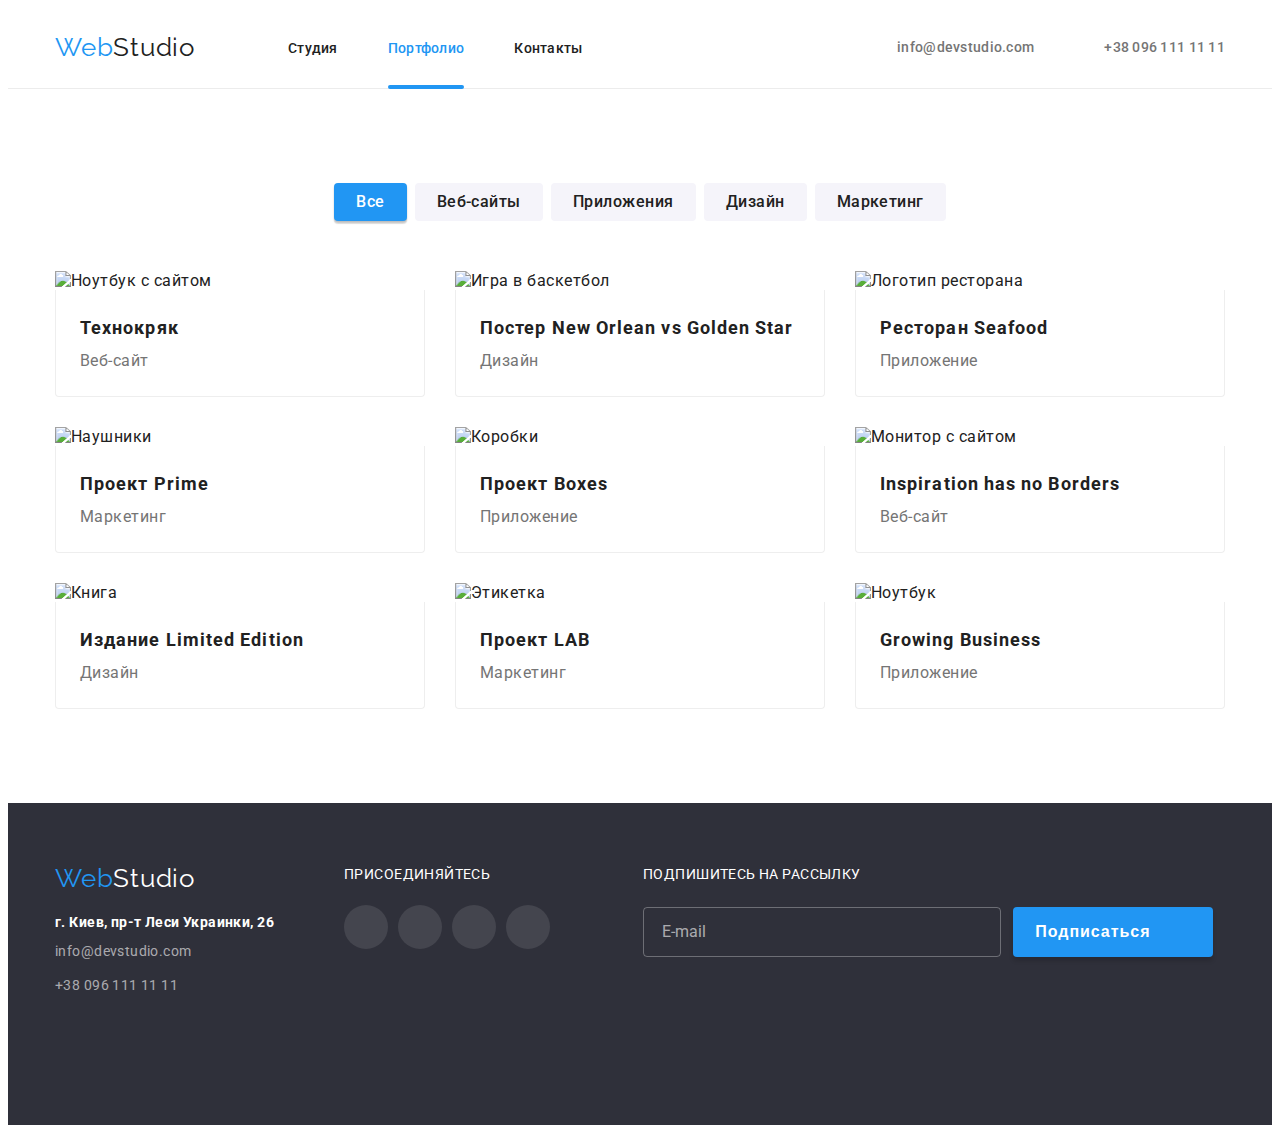
==== commit 69b6f2a7: "hw6 complete" ====
--- a/portfolio.html
+++ b/portfolio.html
@@ -383,6 +383,23 @@
             </li>
           </ul>
         </div>
+        <div class="footer-form-place">
+          <p class="footer-socials-text">ПОДПИШИТЕСЬ НА РАССЫЛКУ</p>
+          <form action="" class="footer-form">
+            <input
+              type="email"
+              name="user-email"
+              class="footer-form-field"
+              placeholder="E-mail"
+            />
+            <button type="submit" class="subscribe-button">
+              Подписаться
+              <svg class="subscribe-button-icon" width="24px" height="24px">
+                <use href="./images/sprite.svg#icon-send"></use>
+              </svg>
+            </button>
+          </form>
+        </div>
       </div>
     </footer>
   </body>
--- a/css/styles.css
+++ b/css/styles.css
@@ -428,7 +428,6 @@
 .footer-socials {
   margin-left: 70px;
   margin-bottom: 100px;
-  margin-right: auto;
 }
 .footer-socials-text {
   font-size: 14px;
@@ -489,9 +488,64 @@
 .footer-socials-icons-svg {
   fill: #ffffff;
 }
-/* .footer-socials-icons-link:hover > .footer-socials-icons-svg,
-.footer-socials-icons-link:focus > .footer-socials-icons-svg {
-  fill: #ffffff;
+
+.footer-form-place {
+  margin-left: 93px;
+}
+
+.footer-form {
+  display: flex;
+}
+
+.footer-form-field {
+  margin-top: 20px;
+  margin-right: 12px;
+  width: 358px;
+  height: 50px;
+
+  background: transparent;
+  border: 1px solid rgba(255, 255, 255, 0.3);
+  border-radius: 4px;
+
+  font-family: Roboto;
+  font-size: 16px;
+  line-height: 1.25;
+  color: var(--white-text);
+}
+.footer-form-field::placeholder {
+  color: rgba(255, 255, 255, 0.6);
+  font-size: 16px;
+  line-height: 1.25;
+  padding-left: 16px;
+}
+.subscribe-button {
+  margin-top: 20px;
+  width: 200px;
+  height: 50px;
+  background: var(--hover-color);
+  box-shadow: 0px 4px 4px rgba(0, 0, 0, 0.15);
+  border-radius: 4px;
+  border-width: 0px;
+
+  color: var(--white-text);
+  font-weight: 700;
+  font-size: 16px;
+  line-height: 1.87;
+  letter-spacing: 0.06em;
+
+  display: flex;
+  align-items: center;
+  justify-content: space-evenly;
+}
+
+.subscribe-button-icon {
+  fill: white;
+}
+/* .subscribe-button::after {
+  background-image: url(../images/sprite.svg#icon-send);
+  fill: yellow;
+  width: 24px;
+  height: 24px;
 } */
 
 /*          Portfolio            */
@@ -640,6 +694,7 @@
   position: relative;
   width: 528px;
   height: 581px;
+  padding: 40px;
 
   box-shadow: 0px 1px 3px rgba(0, 0, 0, 0.12), 0px 1px 1px rgba(0, 0, 0, 0.14),
     0px 2px 1px rgba(0, 0, 0, 0.2);
@@ -655,4 +710,151 @@
   border-radius: 50%;
   text-align: center;
   box-sizing: border-box;
-}
+
+  width: 30px;
+  height: 30px;
+}
+
+.close-icon {
+  fill: #000;
+  transition: fill 250ms cubic-bezier(0.4, 0, 0.2, 1);
+}
+
+.modal-btn-close:focus-within > .close-icon,
+.modal-btn-close:hover > .close-icon {
+  fill: var(--hover-color);
+}
+.modal-title {
+  font-size: 20px;
+  line-height: 1.15;
+  text-align: center;
+  letter-spacing: 0.03em;
+  margin-bottom: 12px;
+}
+.modal-form {
+  display: flex;
+  flex-direction: column;
+  align-items: center;
+}
+.modal-form-field {
+  display: flex;
+  flex-direction: column;
+  position: relative;
+  margin-bottom: 10px;
+}
+.modal-icon {
+  position: absolute;
+  top: 50%;
+  left: 12px;
+  transition: fill 250ms cubic-bezier(0.4, 0, 0.2, 1);
+}
+.label-name {
+  font-size: 12px;
+  line-height: 1.16;
+  letter-spacing: 0.01em;
+
+  color: var(--text-color);
+  margin-bottom: 4px;
+}
+
+.modal-form-input {
+  width: 448px;
+  height: 40px;
+
+  border: 1px solid rgba(33, 33, 33, 0.2);
+  border-radius: 4px;
+
+  padding-left: 42px;
+  outline: none;
+  transition: border 250ms cubic-bezier(0.4, 0, 0.2, 1);
+}
+
+.modal-form-input:focus-within {
+  border: 1px solid var(--hover-color);
+}
+.modal-form-input:focus-within + .modal-icon {
+  fill: var(--hover-color);
+}
+
+.modal-textarea {
+  border: 1px solid rgba(33, 33, 33, 0.2);
+  border-radius: 4px;
+  width: 448px;
+  outline: none;
+}
+.modal-textarea:focus-within {
+  border: 1px solid var(--hover-color);
+}
+
+.modal-textarea::placeholder {
+  font-size: 12px;
+  line-height: 1.16;
+  letter-spacing: 0.01em;
+
+  color: rgba(117, 117, 117, 0.5);
+  padding-top: 11px;
+  padding-left: 15px;
+}
+
+.checkbox-text {
+  font-weight: 400;
+  font-size: 14px;
+  line-height: 1.71;
+  text-align: center;
+  letter-spacing: 0.03em;
+
+  color: var(--text-color);
+
+  margin-top: 20px;
+  margin-bottom: 30px;
+}
+.checkbox-link {
+  font-weight: 400;
+  font-size: 14px;
+  line-height: 1.71;
+
+  letter-spacing: 0.03em;
+
+  color: var(--hover-color);
+}
+
+.checkbox-text::before {
+  content: "";
+  width: 16px;
+  height: 15px;
+  display: inline-block;
+
+  border: 1.7px solid #212121;
+  border-radius: 2px;
+  margin-right: 8px;
+
+  position: relative;
+  top: 2px;
+}
+
+.checkbox:checked + .checkbox-text::before {
+  background-image: url(../images/icons/newicons/check.svg);
+  background-repeat: no-repeat;
+  background-position: center;
+  background-size: contain;
+  background-color: var(--hover-color);
+  border-color: var(--hover-color);
+}
+
+.submit-button {
+  width: 200px;
+  height: 50px;
+  background-color: var(--hover-color);
+
+  color: var(--white-text);
+
+  border: none;
+  border-radius: 4px;
+  box-shadow: 0px 4px 4px rgba(0, 0, 0, 0.15);
+}
+
+.submit-button:focus,
+.submit-button:hover,
+.submit-button:active {
+  background-color: #188ce8;
+}
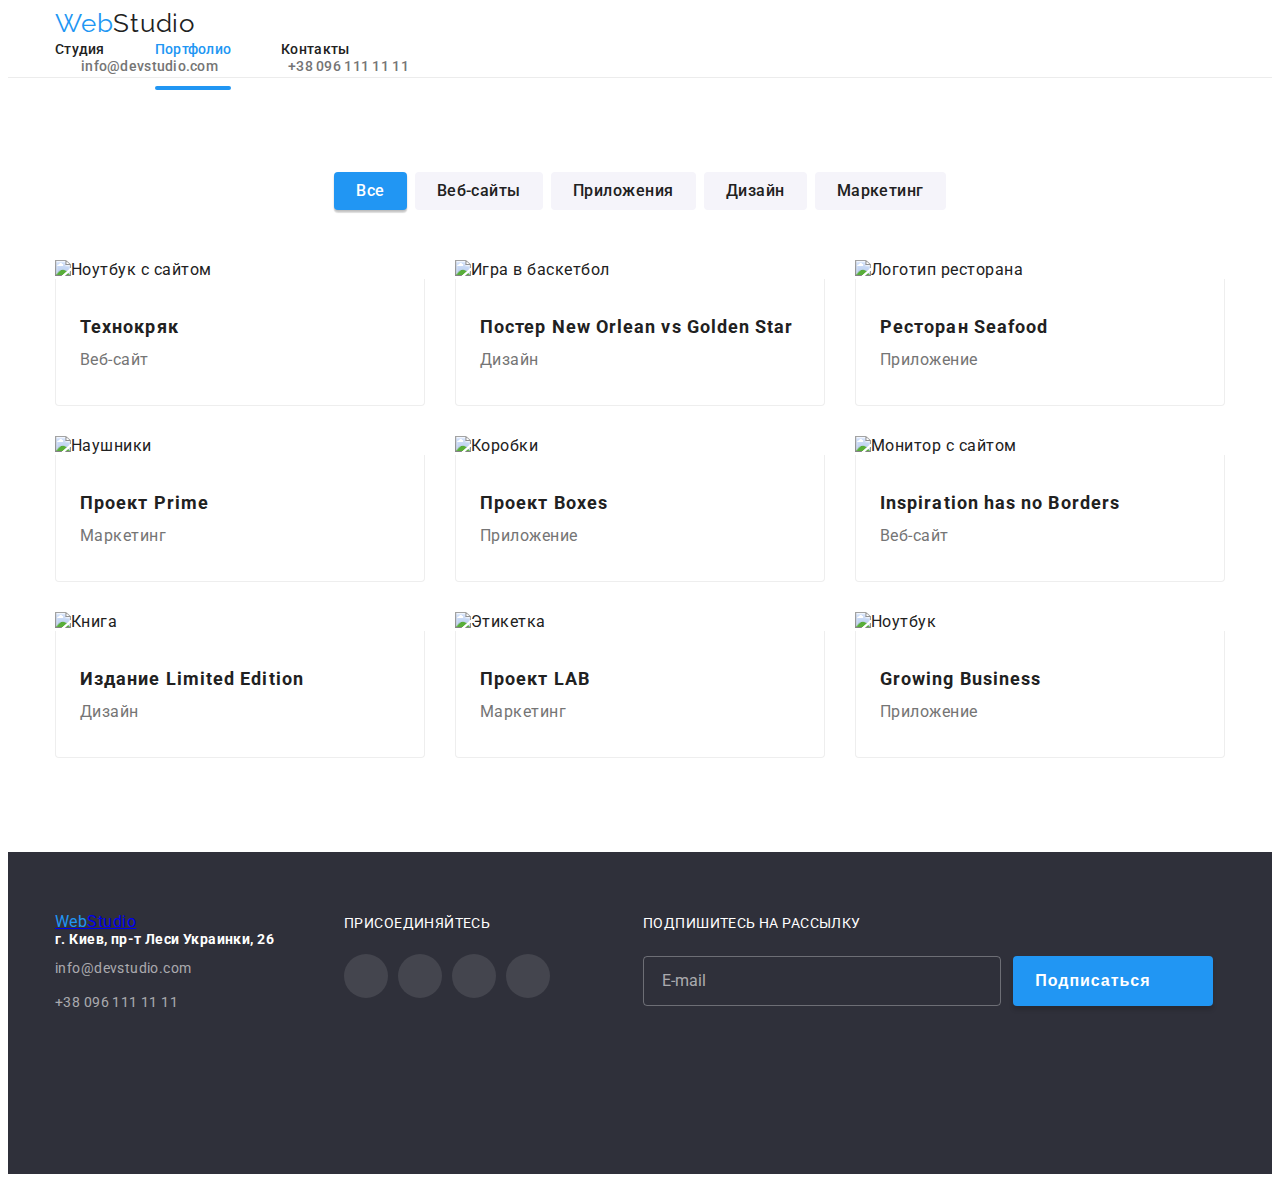
==== commit 537e2768: "меняет классы" ====
--- a/portfolio.html
+++ b/portfolio.html
@@ -17,24 +17,24 @@
     <link rel="stylesheet" href="./css/styles.css" />
   </head>
   <body>
-    <header class="header-page">
+    <header class="header">
       <div class="container header-container">
         <a href="./index.html" class="logo"
-          ><span class="logo-item">Web</span>Studio</a
+          ><span class="logo__item">Web</span>Studio</a
         >
         <nav class="navigation">
           <ul class="menu list">
-            <li class="menu-item">
+            <li class="menu__item">
               <a href="./index.html" class="link">Студия</a>
             </li>
-            <li class="menu-item">
+            <li class="menu__item">
               <a href="./portfolio.html" class="link is-active">Портфолио</a>
             </li>
-            <li class="menu-item"><a href="" class="link">Контакты</a></li>
+            <li class="menu__item"><a href="" class="link">Контакты</a></li>
           </ul>
         </nav>
         <ul class="menu list">
-          <li class="menu-item">
+          <li class="menu__item">
             <a href="mailto:info@devstudio.com" class="contact-list">
               <svg class="adress-icon" width="16px" height="12px">
                 <use href="./images/sprite.svg#icon-envelope"></use>
@@ -42,7 +42,7 @@
               info@devstudio.com</a
             >
           </li>
-          <li class="menu-item">
+          <li class="menu__item">
             <a href="tel:+380961111111" class="contact-list"
               ><svg class="adress-icon" width="10px" height="16px">
                 <use href="./images/sprite.svg#icon-smartphone"></use>
@@ -296,12 +296,12 @@
       <div class="container footer-container">
         <div>
           <a href="./index.html" class="footer-logo"
-            ><span class="logo-item">Web</span>Studio</a
+            ><span class="logo__item">Web</span>Studio</a
           >
           <address class="address">
             <p class="footer-text">г. Киев, пр-т Леси Украинки, 26</p>
             <ul class="list">
-              <li class="footer-list-item">
+              <li class="footer-list__item">
                 <a href="mailto:info@devstudio.com" class="footer-contacts"
                   >info@devstudio.com</a
                 >
--- a/css/styles.css
+++ b/css/styles.css
@@ -1,8 +1,3 @@
-/* основые цвета */
-/* hover-color #2196F3
-    title-color #212121
-    text-color #757575
- */
 :root {
   --hover-color: #2196f3;
   --title-color: #212121;
@@ -44,11 +39,11 @@
 }
 /* Header */
 
-.header-page {
+.header {
   border-bottom: 1px solid #ececec;
 }
 
-.header-container {
+.header__container {
   display: flex;
   align-items: center;
   padding-top: 24px;
@@ -56,8 +51,6 @@
 }
 /* Logo */
 .logo {
-  margin-right: 93px;
-
   font-family: Raleway, sans-serif;
   text-decoration: none;
   color: inherit;
@@ -66,15 +59,18 @@
   line-height: 1.2;
   letter-spacing: 0.03em;
 }
-.logo-item {
+.logo__item {
   color: var(--hover-color);
+}
+.header__logo {
+  margin-right: 93px;
 }
 
 /* Navigation */
 .menu {
   display: inline-flex;
 }
-.menu-item:not(:last-child) {
+.menu__item:not(:last-child) {
   margin-right: 50px;
 }
 .navigation {
@@ -167,7 +163,7 @@
   padding-bottom: 200px;
 }
 
-.hero-title {
+.hero__title {
   margin-left: auto;
   margin-right: auto;
   max-width: 700px;
@@ -181,14 +177,11 @@
   color: var(--white-text);
 }
 
-.overlay {
+.hero__overlay {
   max-width: 1600px;
   height: 600px;
   margin-left: auto;
   margin-right: auto;
-  /* background-image: url("../images/hero.jpg");
-  background-position: center;
-  background-size: cover; */
   background-image: linear-gradient(
       to right,
       rgba(47, 48, 58, 0.4),
@@ -198,12 +191,6 @@
 }
 
 .button {
-  display: flex;
-  margin-left: auto;
-  margin-right: auto;
-  padding: 16px 32px;
-  margin-top: 30px;
-
   font-family: inherit;
   font-weight: 700;
   font-size: 16px;
@@ -217,19 +204,27 @@
   border-width: 0px;
 }
 
+.hero__button {
+  display: flex;
+  margin-left: auto;
+  margin-right: auto;
+  padding: 16px 32px;
+  margin-top: 30px;
+}
+
 /* Advantage section */
 
-.adv-section {
+.advantage__section {
   padding-bottom: 0px;
 }
 
 .list-container {
   display: flex;
 }
-.list-item:not(:last-child) {
+.list__item:not(:last-child) {
   margin-right: 30px;
 }
-.icon-box {
+.advantage__icon {
   width: 270px;
   height: 120px;
   padding: 25px 100px;
@@ -237,9 +232,9 @@
   background-color: #f5f4fa;
   border-radius: 4px;
 }
-.adv-icon {
-}
-.sub-title {
+. {
+}
+.advantage__title {
   margin-bottom: 10px;
 
   font-weight: 700;
@@ -247,7 +242,7 @@
   line-height: 1.14;
   letter-spacing: 0.03em;
 }
-.text {
+.advantage__text {
   font-size: 14px;
   line-height: 1.7;
   letter-spacing: 0.03em;
@@ -271,6 +266,12 @@
   color: var(--white-text);
   text-align: center;
   margin-top: 27px;
+  margin-bottom: 10px;
+
+  font-weight: 700;
+  font-size: 14px;
+  line-height: 1.14;
+  letter-spacing: 0.03em;
 }
 
 /* Job */
@@ -306,13 +307,8 @@
     0px 2px 1px rgba(0, 0, 0, 0.2);
   border-radius: 0px 0px 4px 4px;
 }
-.list-item > .text-container {
-  padding-top: 30px;
-  padding-bottom: 30px;
-}
 
 .team-sub-title {
-  /* margin-top: 30px; */
   margin-bottom: 10px;
 
   font-weight: 700;
@@ -322,8 +318,6 @@
   letter-spacing: 0.03em;
 }
 .team-text {
-  /* margin-bottom: 30px; */
-
   font-size: 16px;
   line-height: 1.18;
   letter-spacing: 0.03em;
@@ -408,20 +402,14 @@
 .address {
   font-style: inherit;
 }
-.footer-logo {
+.footer__logo {
   display: inline-block;
   margin-bottom: 20px;
 
-  font-family: Raleway, sans-serif;
-  text-decoration: none;
-  color: var(--white-text);
-
-  font-size: 26px;
-  line-height: 1.2;
-  letter-spacing: 0.03em;
-}
-
-.footer-list-item {
+  color: var(--white-text);
+}
+
+.footer-list__item {
   margin-top: 10px;
   margin-bottom: 10px;
 }
@@ -646,7 +634,7 @@
   border: 1px solid #eeeeee;
   border-top: 0px;
   border-radius: 0px 0px 4px 4px;
-  padding: 20px 24px;
+  padding: 30px 24px;
 }
 .portfolio-title {
   font-weight: 700;
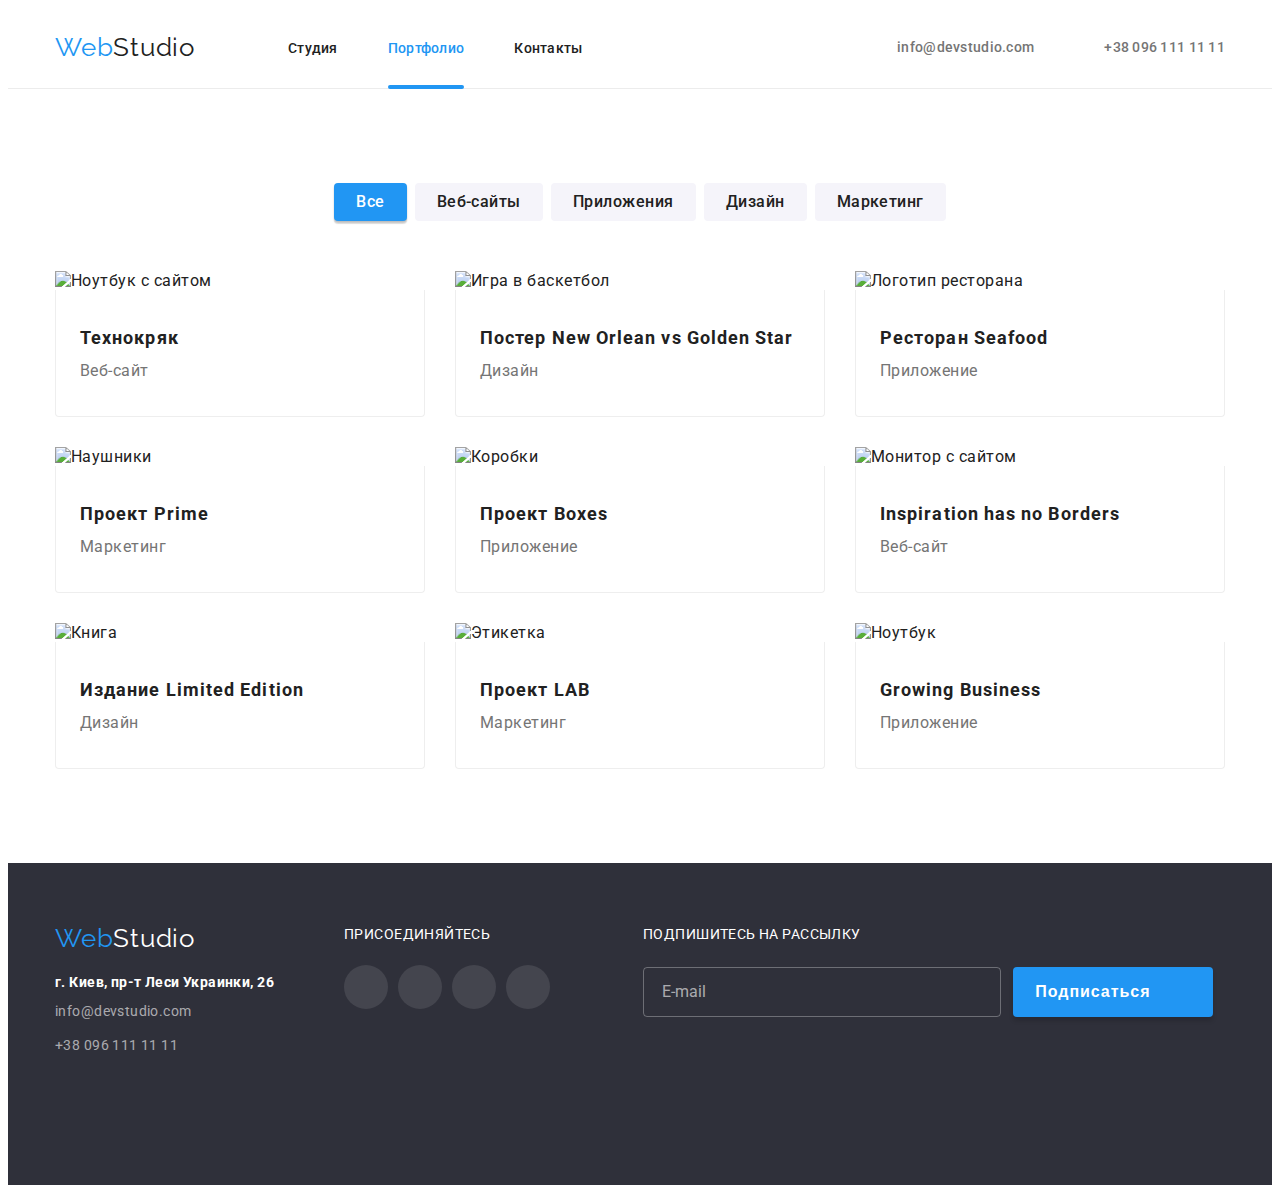
==== commit a5d37fae: "добавляет sass" ====
--- a/portfolio.html
+++ b/portfolio.html
@@ -14,12 +14,12 @@
       rel="stylesheet"
       href="https://cdnjs.cloudflare.com/ajax/libs/normalize/1.0.0/normalize.min.css"
     />
-    <link rel="stylesheet" href="./css/styles.css" />
+    <link rel="stylesheet" href="./css/main.min.css" />
   </head>
   <body>
     <header class="header">
-      <div class="container header-container">
-        <a href="./index.html" class="logo"
+      <div class="container header__container">
+        <a href="./index.html" class="logo header__logo"
           ><span class="logo__item">Web</span>Studio</a
         >
         <nav class="navigation">
@@ -57,80 +57,82 @@
       <section class="section">
         <div class="container">
           <h1 class="visually-hidden">Наши работы</h1>
-          <ul class="list btn-list">
-            <li class="btn-item">
-              <button type="button" class="portfolio-button is-active">
+          <ul class="list button-list button-list--position">
+            <li class="button-list__thumb">
+              <button type="button" class="button-list__item is-active">
                 Все
               </button>
             </li>
-            <li class="btn-item">
-              <button type="button" class="portfolio-button">Веб-сайты</button>
-            </li>
-            <li class="btn-item">
-              <button type="button" class="portfolio-button">Приложения</button>
-            </li>
-            <li class="btn-item">
-              <button type="button" class="portfolio-button">Дизайн</button>
-            </li>
-            <li class="btn-item">
-              <button type="button" class="portfolio-button">Маркетинг</button>
+            <li class="button-list__thumb">
+              <button type="button" class="button-list__item">Веб-сайты</button>
+            </li>
+            <li class="button-list__thumb">
+              <button type="button" class="button-list__item">
+                Приложения
+              </button>
+            </li>
+            <li class="button-list__thumb">
+              <button type="button" class="button-list__item">Дизайн</button>
+            </li>
+            <li class="button-list__thumb">
+              <button type="button" class="button-list__item">Маркетинг</button>
             </li>
           </ul>
-          <ul class="list portfolio-list">
-            <li class="portfolio-element">
-              <a href="" class="portfolio-link">
-                <div class="portfolio-thumb">
+          <ul class="list portfolio">
+            <li class="portfolio__element">
+              <a href="" class="portfolio__link">
+                <div class="portfolio__thumb">
                   <img
                     src="./images/portfolio/img1.jpg"
                     alt="Ноутбук с сайтом"
                     width="370"
                   />
-                  <div class="portfolio-overlay">
-                    <p>
-                      Технокряк это современная площадка распространения
-                      коронавируса. Компании используют эту платформу для
-                      цифрового шпионажа и атак на защищённые сервера
-                      конкурентов.
-                    </p>
-                  </div>
-                </div>
-                <div class="text-container">
-                  <h2 class="portfolio-title">Технокряк</h2>
-                  <p class="portfolio-text">Веб-сайт</p>
-                </div></a
-              >
-            </li>
-
-            <li class="portfolio-element">
-              <a href="" class="portfolio-link"
-                ><div class="portfolio-thumb">
+                  <div class="portfolio__overlay">
+                    <p>
+                      Технокряк это современная площадка распространения
+                      коронавируса. Компании используют эту платформу для
+                      цифрового шпионажа и атак на защищённые сервера
+                      конкурентов.
+                    </p>
+                  </div>
+                </div>
+                <div class="portfolio__text-container">
+                  <h2 class="portfolio__title">Технокряк</h2>
+                  <p class="portfolio__text">Веб-сайт</p>
+                </div></a
+              >
+            </li>
+
+            <li class="portfolio__element">
+              <a href="" class="portfolio__link"
+                ><div class="portfolio__thumb">
                   <img
                     src="./images/portfolio/img2.jpg"
                     alt="Игра в баскетбол"
                     width="370"
                   />
-                  <div class="portfolio-overlay">
+                  <div class="portfolio__overlay">
                     <p>Наши менторы самые лучшие!</p>
                   </div>
                 </div>
-                <div class="text-container">
-                  <h2 class="portfolio-title">
+                <div class="portfolio__text-container">
+                  <h2 class="portfolio__title">
                     Постер New Orlean vs Golden Star
                   </h2>
-                  <p class="portfolio-text">Дизайн</p>
-                </div></a
-              >
-            </li>
-
-            <li class="portfolio-element">
-              <a href="" class="portfolio-link"
-                ><div class="portfolio-thumb">
+                  <p class="portfolio__text">Дизайн</p>
+                </div></a
+              >
+            </li>
+
+            <li class="portfolio__element">
+              <a href="" class="portfolio__link"
+                ><div class="portfolio__thumb">
                   <img
                     src="./images/portfolio/img3.jpg"
                     alt="Логотип ресторана"
                     width="370"
                   />
-                  <div class="portfolio-overlay">
+                  <div class="portfolio__overlay">
                     <p>
                       Спасибо вам огромное, за вашу работу, за огромное
                       количество проверенных работ. За вашу конструктивную
@@ -138,153 +140,153 @@
                     </p>
                   </div>
                 </div>
-                <div class="text-container">
-                  <h2 class="portfolio-title">Ресторан Seafood</h2>
-                  <p class="portfolio-text">Приложение</p>
-                </div></a
-              >
-            </li>
-
-            <li class="portfolio-element">
-              <a href="" class="portfolio-link"
-                ><div class="portfolio-thumb">
+                <div class="portfolio__text-container">
+                  <h2 class="portfolio__title">Ресторан Seafood</h2>
+                  <p class="portfolio__text">Приложение</p>
+                </div></a
+              >
+            </li>
+
+            <li class="portfolio__element">
+              <a href="" class="portfolio__link"
+                ><div class="portfolio__thumb">
                   <img
                     src="./images/portfolio/img4.jpg"
                     alt="Наушники"
                     width="370"
                   />
-                  <div class="portfolio-overlay">
-                    <p>
-                      Технокряк это современная площадка распространения
-                      коронавируса. Компании используют эту платформу для
-                      цифрового шпионажа и атак на защищённые сервера
-                      конкурентов.
-                    </p>
-                  </div>
-                </div>
-                <div class="text-container">
-                  <h2 class="portfolio-title">Проект Prime</h2>
-                  <p class="portfolio-text">Маркетинг</p>
-                </div></a
-              >
-            </li>
-
-            <li class="portfolio-element">
-              <a href="" class="portfolio-link"
-                ><div class="portfolio-thumb">
+                  <div class="portfolio__overlay">
+                    <p>
+                      Технокряк это современная площадка распространения
+                      коронавируса. Компании используют эту платформу для
+                      цифрового шпионажа и атак на защищённые сервера
+                      конкурентов.
+                    </p>
+                  </div>
+                </div>
+                <div class="portfolio__text-container">
+                  <h2 class="portfolio__title">Проект Prime</h2>
+                  <p class="portfolio__text">Маркетинг</p>
+                </div></a
+              >
+            </li>
+
+            <li class="portfolio__element">
+              <a href="" class="portfolio__link"
+                ><div class="portfolio__thumb">
                   <img
                     src="./images/portfolio/img5.jpg"
                     alt="Коробки"
                     width="370"
                   />
-                  <div class="portfolio-overlay">
-                    <p>
-                      Технокряк это современная площадка распространения
-                      коронавируса. Компании используют эту платформу для
-                      цифрового шпионажа и атак на защищённые сервера
-                      конкурентов.
-                    </p>
-                  </div>
-                </div>
-                <div class="text-container">
-                  <h2 class="portfolio-title">Проект Boxes</h2>
-                  <p class="portfolio-text">Приложение</p>
-                </div></a
-              >
-            </li>
-
-            <li class="portfolio-element">
-              <a href="" class="portfolio-link"
-                ><div class="portfolio-thumb">
+                  <div class="portfolio__overlay">
+                    <p>
+                      Технокряк это современная площадка распространения
+                      коронавируса. Компании используют эту платформу для
+                      цифрового шпионажа и атак на защищённые сервера
+                      конкурентов.
+                    </p>
+                  </div>
+                </div>
+                <div class="portfolio__text-container">
+                  <h2 class="portfolio__title">Проект Boxes</h2>
+                  <p class="portfolio__text">Приложение</p>
+                </div></a
+              >
+            </li>
+
+            <li class="portfolio__element">
+              <a href="" class="portfolio__link"
+                ><div class="portfolio__thumb">
                   <img
                     src="./images/portfolio/img6.jpg"
                     alt="Монитор с сайтом"
                     width="370"
                   />
-                  <div class="portfolio-overlay">
-                    <p>
-                      Технокряк это современная площадка распространения
-                      коронавируса. Компании используют эту платформу для
-                      цифрового шпионажа и атак на защищённые сервера
-                      конкурентов.
-                    </p>
-                  </div>
-                </div>
-                <div class="text-container">
-                  <h2 class="portfolio-title">Inspiration has no Borders</h2>
-                  <p class="portfolio-text">Веб-сайт</p>
-                </div></a
-              >
-            </li>
-
-            <li class="portfolio-element">
-              <a href="" class="portfolio-link"
-                ><div class="portfolio-thumb">
+                  <div class="portfolio__overlay">
+                    <p>
+                      Технокряк это современная площадка распространения
+                      коронавируса. Компании используют эту платформу для
+                      цифрового шпионажа и атак на защищённые сервера
+                      конкурентов.
+                    </p>
+                  </div>
+                </div>
+                <div class="portfolio__text-container">
+                  <h2 class="portfolio__title">Inspiration has no Borders</h2>
+                  <p class="portfolio__text">Веб-сайт</p>
+                </div></a
+              >
+            </li>
+
+            <li class="portfolio__element">
+              <a href="" class="portfolio__link"
+                ><div class="portfolio__thumb">
                   <img
                     src="./images/portfolio/img7.jpg"
                     alt="Книга"
                     width="370"
                   />
-                  <div class="portfolio-overlay">
-                    <p>
-                      Технокряк это современная площадка распространения
-                      коронавируса. Компании используют эту платформу для
-                      цифрового шпионажа и атак на защищённые сервера
-                      конкурентов.
-                    </p>
-                  </div>
-                </div>
-                <div class="text-container">
-                  <h2 class="portfolio-title">Издание Limited Edition</h2>
-                  <p class="portfolio-text">Дизайн</p>
-                </div></a
-              >
-            </li>
-
-            <li class="portfolio-element">
-              <a href="" class="portfolio-link"
-                ><div class="portfolio-thumb">
+                  <div class="portfolio__overlay">
+                    <p>
+                      Технокряк это современная площадка распространения
+                      коронавируса. Компании используют эту платформу для
+                      цифрового шпионажа и атак на защищённые сервера
+                      конкурентов.
+                    </p>
+                  </div>
+                </div>
+                <div class="portfolio__text-container">
+                  <h2 class="portfolio__title">Издание Limited Edition</h2>
+                  <p class="portfolio__text">Дизайн</p>
+                </div></a
+              >
+            </li>
+
+            <li class="portfolio__element">
+              <a href="" class="portfolio__link"
+                ><div class="portfolio__thumb">
                   <img
                     src="./images/portfolio/img8.jpg"
                     alt="Этикетка"
                     width="370"
                   />
-                  <div class="portfolio-overlay">
-                    <p>
-                      Технокряк это современная площадка распространения
-                      коронавируса. Компании используют эту платформу для
-                      цифрового шпионажа и атак на защищённые сервера
-                      конкурентов.
-                    </p>
-                  </div>
-                </div>
-                <div class="text-container">
-                  <h2 class="portfolio-title">Проект LAB</h2>
-                  <p class="portfolio-text">Маркетинг</p>
-                </div></a
-              >
-            </li>
-
-            <li class="portfolio-element">
-              <a href="" class="portfolio-link"
-                ><div class="portfolio-thumb">
+                  <div class="portfolio__overlay">
+                    <p>
+                      Технокряк это современная площадка распространения
+                      коронавируса. Компании используют эту платформу для
+                      цифрового шпионажа и атак на защищённые сервера
+                      конкурентов.
+                    </p>
+                  </div>
+                </div>
+                <div class="portfolio__text-container">
+                  <h2 class="portfolio__title">Проект LAB</h2>
+                  <p class="portfolio__text">Маркетинг</p>
+                </div></a
+              >
+            </li>
+
+            <li class="portfolio__element">
+              <a href="" class="portfolio__link"
+                ><div class="portfolio__thumb">
                   <img
                     src="./images/portfolio/img9.jpg"
                     alt="Ноутбук"
                     width="370"
                   />
-                  <div class="portfolio-overlay">
-                    <p>
-                      Технокряк это современная площадка распространения
-                      коронавируса. Компании используют эту платформу для
-                      цифрового шпионажа и атак на защищённые сервера
-                      конкурентов.
-                    </p>
-                  </div>
-                </div>
-                <div class="text-container">
-                  <h2 class="portfolio-title">Growing Business</h2>
-                  <p class="portfolio-text">Приложение</p>
+                  <div class="portfolio__overlay">
+                    <p>
+                      Технокряк это современная площадка распространения
+                      коронавируса. Компании используют эту платформу для
+                      цифрового шпионажа и атак на защищённые сервера
+                      конкурентов.
+                    </p>
+                  </div>
+                </div>
+                <div class="portfolio__text-container">
+                  <h2 class="portfolio__title">Growing Business</h2>
+                  <p class="portfolio__text">Приложение</p>
                 </div></a
               >
             </li>
@@ -292,40 +294,40 @@
         </div>
       </section>
     </main>
-    <footer class="footer-bcg">
-      <div class="container footer-container">
+    <footer class="footer footer__bcg">
+      <div class="container footer__container">
         <div>
-          <a href="./index.html" class="footer-logo"
+          <a href="./index.html" class="logo footer__logo"
             ><span class="logo__item">Web</span>Studio</a
           >
           <address class="address">
-            <p class="footer-text">г. Киев, пр-т Леси Украинки, 26</p>
+            <p class="footer__text">г. Киев, пр-т Леси Украинки, 26</p>
             <ul class="list">
               <li class="footer-list__item">
-                <a href="mailto:info@devstudio.com" class="footer-contacts"
+                <a href="mailto:info@devstudio.com" class="footer__contacts"
                   >info@devstudio.com</a
                 >
               </li>
               <li>
-                <a href="tel:+380961111111" class="footer-contacts"
+                <a href="tel:+380961111111" class="footer__contacts"
                   >+38 096 111 11 11</a
                 >
               </li>
             </ul>
           </address>
         </div>
-        <div class="footer-socials">
-          <p class="footer-socials-text">ПРИСОЕДИНЯЙТЕСЬ</p>
-          <ul class="footer-socials-icons">
-            <li class="footer-socials-icons-item">
+        <div class="footer__socials">
+          <p class="footer__socials-text">ПРИСОЕДИНЯЙТЕСЬ</p>
+          <ul class="footer__socials-icons">
+            <li class="footer__socials-icons--item">
               <a
-                class="footer-socials-icons-link"
+                class="footer__socials-icons--link"
                 href=""
                 target="_blank"
                 rel="noonpener noreferer"
               >
                 <svg
-                  class="footer-socials-icons-svg"
+                  class="footer__socials-icons--svg"
                   width="20px"
                   height="20px"
                 >
@@ -333,15 +335,15 @@
                 </svg>
               </a>
             </li>
-            <li class="soc-icons-item">
+            <li class="footer__socials-icons--item">
               <a
-                class="footer-socials-icons-link"
+                class="footer__socials-icons--link"
                 href=""
                 target="_blank"
                 rel="noonpener noreferer"
               >
                 <svg
-                  class="footer-socials-icons-svg"
+                  class="footer__socials-icons--svg"
                   width="20px"
                   height="20px"
                 >
@@ -349,15 +351,15 @@
                 </svg>
               </a>
             </li>
-            <li class="footer-socials-icons-item">
+            <li class="footer__socials-icons--item">
               <a
-                class="footer-socials-icons-link"
+                class="footer__socials-icons--link"
                 href=""
                 target="_blank"
                 rel="noonpener noreferer"
               >
                 <svg
-                  class="footer-socials-icons-svg"
+                  class="footer__socials-icons--svg"
                   width="20px"
                   height="20px"
                 >
@@ -365,15 +367,15 @@
                 </svg>
               </a>
             </li>
-            <li class="footer-socials-icons-item">
+            <li class="footer__socials-icons--item">
               <a
-                class="footer-socials-icons-link"
+                class="footer__socials-icons--link"
                 href=""
                 target="_blank"
                 rel="noonpener noreferer"
               >
                 <svg
-                  class="footer-socials-icons-svg"
+                  class="footer__socials-icons--svg"
                   width="20px"
                   height="20px"
                 >
@@ -383,18 +385,21 @@
             </li>
           </ul>
         </div>
-        <div class="footer-form-place">
-          <p class="footer-socials-text">ПОДПИШИТЕСЬ НА РАССЫЛКУ</p>
-          <form action="" class="footer-form">
+        <div class="footer__form">
+          <p class="footer__socials-text">ПОДПИШИТЕСЬ НА РАССЫЛКУ</p>
+          <form action="" class="footer__form--place">
             <input
               type="email"
               name="user-email"
-              class="footer-form-field"
+              class="footer__form--field"
               placeholder="E-mail"
             />
-            <button type="submit" class="subscribe-button">
+            <button
+              type="submit"
+              class="subscribe-button subscribe-button__size"
+            >
               Подписаться
-              <svg class="subscribe-button-icon" width="24px" height="24px">
+              <svg class="subscribe-button__icon" width="24px" height="24px">
                 <use href="./images/sprite.svg#icon-send"></use>
               </svg>
             </button>
--- a/css/main.min.css
+++ b/css/main.min.css
@@ -0,0 +1,2 @@
+:root{--hover-color: #2196f3;--title-color: #212121;--text-color: #757575;--white-text: #ffffff}html{box-sizing:border-box}*,*::before,*::after{box-sizing:inherit}body{font-family:roboto, sans-serif;letter-spacing:0.03em;color:var(--title-color)}h1,h2,h3,p{margin:0px}img{display:block}.visually-hidden{position:absolute !important;clip:rect(1px 1px 1px 1px);clip:rect(1px, 1px, 1px, 1px);padding:0 !important;border:0 !important;height:1px !important;width:1px !important;overflow:hidden}.container{width:1200px;padding-left:15px;padding-right:15px;margin-left:auto;margin-right:auto}.button{font-family:inherit;font-weight:700;font-size:16px;letter-spacing:0.06em;background-color:var(--hover-color);color:var(--white-text);cursor:pointer;box-shadow:0px 4px 4px rgba(0,0,0,0.15);border-radius:4px;border-width:0px}.hero__button{display:flex;margin-left:auto;margin-right:auto;padding:16px 32px;margin-top:30px}.subscribe-button{background:var(--hover-color);box-shadow:0px 4px 4px rgba(0,0,0,0.15);border-radius:4px;border-width:0px;color:var(--white-text);font-weight:700;font-size:16px;line-height:1.87;letter-spacing:0.06em;display:flex;align-items:center;justify-content:space-evenly}.subscribe-button__size{margin-top:20px;width:200px;height:50px}.subscribe-button__icon{fill:white}.logo{font-family:Raleway, sans-serif;text-decoration:none;color:inherit;font-size:26px;line-height:1.2;letter-spacing:0.03em}.logo__item{color:var(--hover-color)}.header__logo{margin-right:93px}.contact-list{display:flex;align-items:center;text-decoration:none;color:var(--text-color);font-weight:500;font-size:14px;line-height:1.14;letter-spacing:0.02em;transition:color 250ms cubic-bezier(0.4, 0, 0.2, 1)}.contact-list:hover,.contact-list:focus{color:var(--hover-color)}.contact-list:focus .adress-icon,.contact-list:hover .adress-icon{fill:var(--hover-color)}.adress-icon{fill:var(--text-color);margin-right:10px;transition:fill 250ms cubic-bezier(0.4, 0, 0.2, 1)}.title{margin-bottom:50px;font-weight:700;font-size:36px;line-height:42px;text-align:center;letter-spacing:0.03em}.hero__title{margin-left:auto;margin-right:auto;max-width:700px;font-weight:900;font-size:44px;line-height:1.36;text-align:center;letter-spacing:0.06em;text-transform:uppercase;color:var(--white-text)}.advantage__title{margin-bottom:10px;font-weight:700;font-size:14px;line-height:1.14;letter-spacing:0.03em}.development__title{position:absolute;bottom:0;left:0;width:370px;height:70px;background:rgba(47,48,58,0.8)}.backdrop{position:fixed;top:0;left:0;width:100%;height:100%;background:rgba(0,0,0,0.2);overflow-y:auto}.is-hidden{opacity:0;visibility:hidden;pointer-events:none}.modal{display:flex;justify-content:center;align-items:center;min-height:100%;padding:15px}.modal__window{position:relative;width:528px;height:581px;padding:40px;box-shadow:0px 1px 3px rgba(0,0,0,0.12),0px 1px 1px rgba(0,0,0,0.14),0px 2px 1px rgba(0,0,0,0.2);border-radius:4px;background-color:#fff}.close-button{position:absolute;top:8px;right:8px;background:#ffffff;border:1px solid rgba(0,0,0,0.1);border-radius:50%;text-align:center;box-sizing:border-box;width:30px;height:30px}.close-button:focus-within>.close-button__icon,.close-button:hover>.close-button__icon{fill:var(--hover-color)}.close-button__icon{fill:#000;transition:fill 250ms cubic-bezier(0.4, 0, 0.2, 1)}.modal__title{font-size:20px;line-height:1.15;text-align:center;letter-spacing:0.03em;margin-bottom:12px}.form{display:flex;flex-direction:column;align-items:center}.form__field{display:flex;flex-direction:column;position:relative;margin-bottom:10px}.form__icon{position:absolute;top:50%;left:12px;transition:fill 250ms cubic-bezier(0.4, 0, 0.2, 1)}.form__label{font-size:12px;line-height:1.16;letter-spacing:0.01em;color:var(--text-color);margin-bottom:4px}.form__input{width:448px;height:40px;border:1px solid rgba(33,33,33,0.2);border-radius:4px;padding-left:42px;outline:none;transition:border 250ms cubic-bezier(0.4, 0, 0.2, 1)}.form__input:focus-within{border:1px solid var(--hover-color)}.form__input:focus-within+.form__icon{fill:var(--hover-color)}.form__textarea{border:1px solid rgba(33,33,33,0.2);border-radius:4px;width:448px;outline:none}.form__textarea:focus-within{border:1px solid var(--hover-color)}.form__textarea::placeholder{font-size:12px;line-height:1.16;letter-spacing:0.01em;color:rgba(117,117,117,0.5);padding-top:11px;padding-left:15px}.form__checkbox-label{font-weight:400;font-size:14px;line-height:1.71;text-align:center;letter-spacing:0.03em;color:var(--text-color);margin-top:20px;margin-bottom:30px}.form__checkbox-link{font-weight:400;font-size:14px;line-height:1.71;letter-spacing:0.03em;color:var(--hover-color)}.form__checkbox-label::before{content:"";width:16px;height:15px;display:inline-block;border:1.7px solid #212121;border-radius:2px;margin-right:8px;position:relative;top:2px}.form__checkbox:checked+.form__checkbox-label::before{background-image:url(../images/icons/newicons/check.svg);background-repeat:no-repeat;background-position:center;background-size:contain;background-color:var(--hover-color);border-color:var(--hover-color)}.submit-button{width:200px;height:50px;background-color:var(--hover-color);color:var(--white-text);border:none;border-radius:4px;box-shadow:0px 4px 4px rgba(0,0,0,0.15)}.submit-button:focus,.submit-button:hover,.submit-button:active{background-color:#188ce8}.soc-icons{list-style:none;padding-left:0px;display:flex;justify-content:center;margin-top:18px;margin-bottom:0px;margin-right:0;margin-left:0}.soc-icons__link{display:flex;justify-content:center;align-items:center;width:44px;height:44px;border-radius:50%;background-color:#ffffff;transition:background-color 250ms cubic-bezier(0.4, 0, 0.2, 1)}.soc-icons__link:hover,.soc-icons__link:focus{background-color:var(--hover-color)}.soc-icons__link:hover>.soc-icons__svg,.soc-icons__link:focus>.soc-icons__svg{fill:#ffffff}.soc-icons__item:not(:last-child){margin-right:10px}.soc-icons__svg{fill:#afb1b8;transition:fill 250ms cubic-bezier(0.4, 0, 0.2, 1)}.section{padding-top:94px;padding-bottom:94px}.header{border-bottom:1px solid #ececec}.header__container{display:flex;align-items:center;padding-top:24px;padding-bottom:25px}.menu{display:inline-flex}.menu__item:not(:last-child){margin-right:50px}.navigation{margin-right:auto}.list{list-style:none;margin:0px;padding-left:0px}.link{text-decoration:none;color:inherit;font-weight:500;font-size:14px;line-height:1.14;letter-spacing:0.02em;position:relative;transition:color 250ms cubic-bezier(0.4, 0, 0.2, 1)}.link::after{content:"";display:block;height:4px;width:100%;border-radius:2px;position:absolute;bottom:-33px;left:0;opacity:0;background-color:var(--hover-color);transition:background-color 250ms cubic-bezier(0.4, 0, 0.2, 1),opacity 250ms cubic-bezier(0.4, 0, 0.2, 1)}.link:hover,.link:focus{color:var(--hover-color)}.link:hover::after,.link:focus::after{opacity:1}.link.is-active{color:var(--hover-color)}.link.is-active::after{opacity:1}.hero{background-color:#c4c4c4;padding-top:200px;padding-bottom:200px}.hero__overlay{max-width:1600px;height:600px;margin-left:auto;margin-right:auto;background-image:linear-gradient(to right, rgba(47,48,58,0.4), rgba(47,48,58,0.4)),url("../images/hero.jpg")}.advantage__section{padding-bottom:0px}.list__container{display:flex}.list__item:not(:last-child){margin-right:30px}.advantage__icon{width:270px;height:120px;padding:25px 100px;margin-bottom:30px;background-color:#f5f4fa;border-radius:4px}.advantage__text{font-size:14px;line-height:1.7;letter-spacing:0.03em;color:var(--text-color)}.development__thumb{position:relative}.development__sub-title{color:var(--white-text);text-align:center;margin-top:27px;margin-bottom:10px;font-weight:700;font-size:14px;line-height:1.14;letter-spacing:0.03em}.team{background-color:#f5f4fa}.team__item{background:#ffffff;box-shadow:0px 1px 3px rgba(0,0,0,0.12),0px 1px 1px rgba(0,0,0,0.14),0px 2px 1px rgba(0,0,0,0.2);border-radius:0px 0px 4px 4px}.team__sub-title{margin-bottom:10px;font-weight:700;font-size:16px;line-height:1.18;text-align:center;letter-spacing:0.03em}.team__text-container{border:1px solid #eeeeee;border-top:0px;border-radius:0px 0px 4px 4px;padding:30px 24px}.team__text{font-size:16px;line-height:1.18;letter-spacing:0.03em;text-align:center;color:var(--text-color)}.client__list{display:flex;align-items:center;justify-content:space-between}.client__link{display:flex;width:170px;height:90px}.client__link:hover .client__icon,.client__link:focus .client__icon{fill:var(--hover-color);border-color:var(--hover-color)}.client__icon{border:1px solid #afb1b8;border-radius:4px;fill:#afb1b8;transition:fill 250ms cubic-bezier(0.4, 0, 0.2, 1),border-color 250ms cubic-bezier(0.4, 0, 0.2, 1)}.footer__container{display:flex}.footer__bcg{padding-top:60px;padding-bottom:60px;background-color:#2f303a}.address{font-style:inherit}.footer__logo{display:inline-block;margin-bottom:20px;color:var(--white-text)}.footer-list__item{margin-top:10px;margin-bottom:10px}.footer__socials{margin-left:70px;margin-bottom:100px}.footer__socials-text{font-size:14px;line-height:1.7;letter-spacing:0.03em;color:var(--white-text)}.footer__contacts{text-decoration:none;font-weight:400;font-size:14px;line-height:1.7;letter-spacing:0.03em;color:rgba(255,255,255,0.6)}.footer__contacts:hover{color:var(--hover-color)}.footer__contacts:focus{color:var(--hover-color)}.footer__text{font-weight:bold;font-size:14px;line-height:16px;letter-spacing:0.03em;color:var(--white-text)}.footer-socials-list{display:flex}.footer__socials-icons{list-style:none;padding-left:0px;display:flex;justify-content:center;margin-top:18px}.footer__socials-icons--link{display:flex;justify-content:center;align-items:center;width:44px;height:44px;border-radius:50%;background-color:rgba(255,255,255,0.1);transition:background-color 250ms cubic-bezier(0.4, 0, 0.2, 1)}.footer__socials-icons--link:hover,.footer__socials-icons--link:focus{background-color:var(--hover-color)}.footer__socials-icons--item:not(:last-child){margin-right:10px}.footer__socials-icons--svg{fill:#ffffff}.footer__form{margin-left:93px}.footer__form--place{display:flex}.footer__form--field{margin-top:20px;margin-right:12px;width:358px;height:50px;background:transparent;border:1px solid rgba(255,255,255,0.3);border-radius:4px;font-family:Roboto;font-size:16px;line-height:1.25;color:var(--white-text)}.footer__form--field::placeholder{color:rgba(255,255,255,0.6);font-size:16px;line-height:1.25;padding-left:16px}.portfolio{display:inline-flex;flex-wrap:wrap}.portfolio__element{width:calc((100% - 60px) / 3);margin-right:30px;margin-bottom:30px;transition:box-shadow 250ms cubic-bezier(0.4, 0, 0.2, 1);overflow:hidden}.portfolio__element:hover{box-shadow:0px 1px 1px rgba(0,0,0,0.12),0px 4px 4px rgba(0,0,0,0.06),1px 4px 6px rgba(0,0,0,0.16)}.portfolio__element:hover .portfolio__overlay{transform:translateY(-100%)}.portfolio__element:nth-child(3n){margin-right:0}.portfolio__element:nth-child(n+7){margin-bottom:0}.portfolio__thumb{position:relative;overflow:hidden}.portfolio__overlay{position:absolute;width:100%;height:100%;padding:63px 24px;text-align:left;font-size:18px;line-height:1.56;letter-spacing:0.03em;color:var(--white-text);background:rgba(33,150,243,0.9);transform:translateY(0);transition:transform 250ms cubic-bezier(0.4, 0, 0.2, 1)}.portfolio__text-container{border:1px solid #eeeeee;border-top:0px;border-radius:0px 0px 4px 4px;padding:30px 24px}.portfolio__title{font-weight:700;font-size:18px;line-height:2;letter-spacing:0.06em}.portfolio__text{font-size:16px;line-height:1.87;letter-spacing:0.03em;color:var(--text-color)}.portfolio__link{text-decoration:none;color:inherit}.button-list{display:flex;justify-content:center}.button-list--position{margin-bottom:50px}.button-list .button-list__thumb:not(:last-child){margin-right:8px}.button-list__item{font-family:inherit;background-color:#f5f4fa;color:var(--title-color);font-weight:500;font-size:16px;border-width:0px;line-height:1.62;text-align:center;letter-spacing:0.03em;cursor:pointer;border-radius:4px;padding:6px 22px;transition:background-color 250ms cubic-bezier(0.4, 0, 0.2, 1),color 250ms cubic-bezier(0.4, 0, 0.2, 1),box-shadow 250ms cubic-bezier(0.4, 0, 0.2, 1)}.button-list__item:hover,.button-list__item.is-active,.button-list__item:active{background-color:var(--hover-color);color:var(--white-text);box-shadow:0px 3px 1px rgba(0,0,0,0.1),0px 1px 2px rgba(0,0,0,0.08),0px 2px 2px rgba(0,0,0,0.12)}
+/*# sourceMappingURL=main.min.css.map */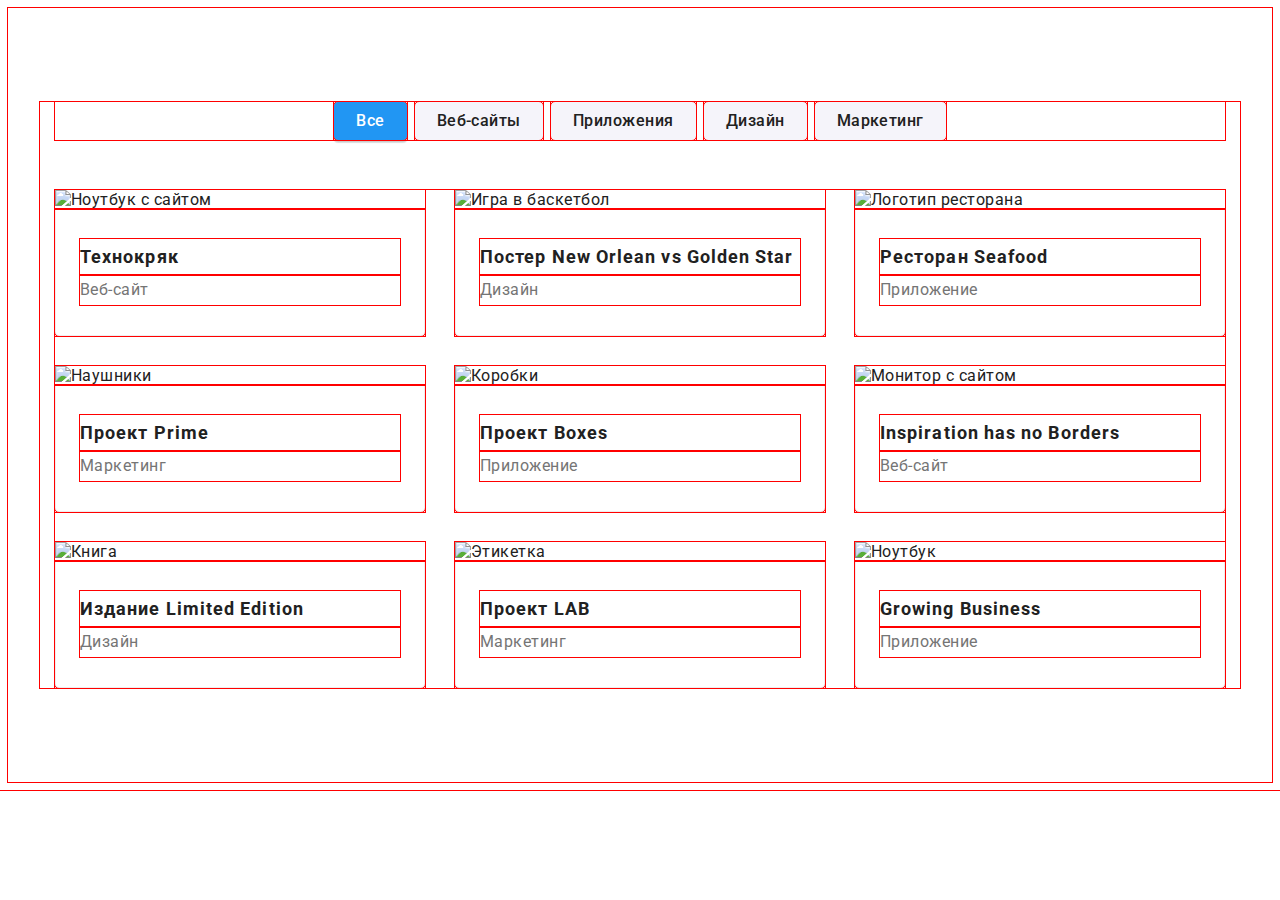
==== commit b75d5159: "адаптивная верстка" ====
--- a/portfolio.html
+++ b/portfolio.html
@@ -17,7 +17,7 @@
     <link rel="stylesheet" href="./css/main.min.css" />
   </head>
   <body>
-    <header class="header">
+    <!-- <header class="header">
       <div class="container header__container">
         <a href="./index.html" class="logo header__logo"
           ><span class="logo__item">Web</span>Studio</a
@@ -36,7 +36,7 @@
         <ul class="menu list">
           <li class="menu__item">
             <a href="mailto:info@devstudio.com" class="contact-list">
-              <svg class="adress-icon" width="16px" height="12px">
+              <svg class="address-icon" width="16px" height="12px">
                 <use href="./images/sprite.svg#icon-envelope"></use>
               </svg>
               info@devstudio.com</a
@@ -44,7 +44,7 @@
           </li>
           <li class="menu__item">
             <a href="tel:+380961111111" class="contact-list"
-              ><svg class="adress-icon" width="10px" height="16px">
+              ><svg class="address-icon" width="10px" height="16px">
                 <use href="./images/sprite.svg#icon-smartphone"></use>
               </svg>
               +38 096 111 11 11</a
@@ -52,7 +52,7 @@
           </li>
         </ul>
       </div>
-    </header>
+    </header> -->
     <main>
       <section class="section">
         <div class="container">
@@ -294,7 +294,7 @@
         </div>
       </section>
     </main>
-    <footer class="footer footer__bcg">
+    <!-- <footer class="footer footer__bcg">
       <div class="container footer__container">
         <div>
           <a href="./index.html" class="logo footer__logo"
@@ -387,7 +387,7 @@
         </div>
         <div class="footer__form">
           <p class="footer__socials-text">ПОДПИШИТЕСЬ НА РАССЫЛКУ</p>
-          <form action="" class="footer__form--place">
+          <form class="footer__form--place">
             <input
               type="email"
               name="user-email"
@@ -406,6 +406,6 @@
           </form>
         </div>
       </div>
-    </footer>
+    </footer> -->
   </body>
 </html>
--- a/css/main.min.css
+++ b/css/main.min.css
@@ -1,2 +1,2 @@
-:root{--hover-color: #2196f3;--title-color: #212121;--text-color: #757575;--white-text: #ffffff}html{box-sizing:border-box}*,*::before,*::after{box-sizing:inherit}body{font-family:roboto, sans-serif;letter-spacing:0.03em;color:var(--title-color)}h1,h2,h3,p{margin:0px}img{display:block}.visually-hidden{position:absolute !important;clip:rect(1px 1px 1px 1px);clip:rect(1px, 1px, 1px, 1px);padding:0 !important;border:0 !important;height:1px !important;width:1px !important;overflow:hidden}.container{width:1200px;padding-left:15px;padding-right:15px;margin-left:auto;margin-right:auto}.button{font-family:inherit;font-weight:700;font-size:16px;letter-spacing:0.06em;background-color:var(--hover-color);color:var(--white-text);cursor:pointer;box-shadow:0px 4px 4px rgba(0,0,0,0.15);border-radius:4px;border-width:0px}.hero__button{display:flex;margin-left:auto;margin-right:auto;padding:16px 32px;margin-top:30px}.subscribe-button{background:var(--hover-color);box-shadow:0px 4px 4px rgba(0,0,0,0.15);border-radius:4px;border-width:0px;color:var(--white-text);font-weight:700;font-size:16px;line-height:1.87;letter-spacing:0.06em;display:flex;align-items:center;justify-content:space-evenly}.subscribe-button__size{margin-top:20px;width:200px;height:50px}.subscribe-button__icon{fill:white}.logo{font-family:Raleway, sans-serif;text-decoration:none;color:inherit;font-size:26px;line-height:1.2;letter-spacing:0.03em}.logo__item{color:var(--hover-color)}.header__logo{margin-right:93px}.contact-list{display:flex;align-items:center;text-decoration:none;color:var(--text-color);font-weight:500;font-size:14px;line-height:1.14;letter-spacing:0.02em;transition:color 250ms cubic-bezier(0.4, 0, 0.2, 1)}.contact-list:hover,.contact-list:focus{color:var(--hover-color)}.contact-list:focus .adress-icon,.contact-list:hover .adress-icon{fill:var(--hover-color)}.adress-icon{fill:var(--text-color);margin-right:10px;transition:fill 250ms cubic-bezier(0.4, 0, 0.2, 1)}.title{margin-bottom:50px;font-weight:700;font-size:36px;line-height:42px;text-align:center;letter-spacing:0.03em}.hero__title{margin-left:auto;margin-right:auto;max-width:700px;font-weight:900;font-size:44px;line-height:1.36;text-align:center;letter-spacing:0.06em;text-transform:uppercase;color:var(--white-text)}.advantage__title{margin-bottom:10px;font-weight:700;font-size:14px;line-height:1.14;letter-spacing:0.03em}.development__title{position:absolute;bottom:0;left:0;width:370px;height:70px;background:rgba(47,48,58,0.8)}.backdrop{position:fixed;top:0;left:0;width:100%;height:100%;background:rgba(0,0,0,0.2);overflow-y:auto}.is-hidden{opacity:0;visibility:hidden;pointer-events:none}.modal{display:flex;justify-content:center;align-items:center;min-height:100%;padding:15px}.modal__window{position:relative;width:528px;height:581px;padding:40px;box-shadow:0px 1px 3px rgba(0,0,0,0.12),0px 1px 1px rgba(0,0,0,0.14),0px 2px 1px rgba(0,0,0,0.2);border-radius:4px;background-color:#fff}.close-button{position:absolute;top:8px;right:8px;background:#ffffff;border:1px solid rgba(0,0,0,0.1);border-radius:50%;text-align:center;box-sizing:border-box;width:30px;height:30px}.close-button:focus-within>.close-button__icon,.close-button:hover>.close-button__icon{fill:var(--hover-color)}.close-button__icon{fill:#000;transition:fill 250ms cubic-bezier(0.4, 0, 0.2, 1)}.modal__title{font-size:20px;line-height:1.15;text-align:center;letter-spacing:0.03em;margin-bottom:12px}.form{display:flex;flex-direction:column;align-items:center}.form__field{display:flex;flex-direction:column;position:relative;margin-bottom:10px}.form__icon{position:absolute;top:50%;left:12px;transition:fill 250ms cubic-bezier(0.4, 0, 0.2, 1)}.form__label{font-size:12px;line-height:1.16;letter-spacing:0.01em;color:var(--text-color);margin-bottom:4px}.form__input{width:448px;height:40px;border:1px solid rgba(33,33,33,0.2);border-radius:4px;padding-left:42px;outline:none;transition:border 250ms cubic-bezier(0.4, 0, 0.2, 1)}.form__input:focus-within{border:1px solid var(--hover-color)}.form__input:focus-within+.form__icon{fill:var(--hover-color)}.form__textarea{border:1px solid rgba(33,33,33,0.2);border-radius:4px;width:448px;outline:none}.form__textarea:focus-within{border:1px solid var(--hover-color)}.form__textarea::placeholder{font-size:12px;line-height:1.16;letter-spacing:0.01em;color:rgba(117,117,117,0.5);padding-top:11px;padding-left:15px}.form__checkbox-label{font-weight:400;font-size:14px;line-height:1.71;text-align:center;letter-spacing:0.03em;color:var(--text-color);margin-top:20px;margin-bottom:30px}.form__checkbox-link{font-weight:400;font-size:14px;line-height:1.71;letter-spacing:0.03em;color:var(--hover-color)}.form__checkbox-label::before{content:"";width:16px;height:15px;display:inline-block;border:1.7px solid #212121;border-radius:2px;margin-right:8px;position:relative;top:2px}.form__checkbox:checked+.form__checkbox-label::before{background-image:url(../images/icons/newicons/check.svg);background-repeat:no-repeat;background-position:center;background-size:contain;background-color:var(--hover-color);border-color:var(--hover-color)}.submit-button{width:200px;height:50px;background-color:var(--hover-color);color:var(--white-text);border:none;border-radius:4px;box-shadow:0px 4px 4px rgba(0,0,0,0.15)}.submit-button:focus,.submit-button:hover,.submit-button:active{background-color:#188ce8}.soc-icons{list-style:none;padding-left:0px;display:flex;justify-content:center;margin-top:18px;margin-bottom:0px;margin-right:0;margin-left:0}.soc-icons__link{display:flex;justify-content:center;align-items:center;width:44px;height:44px;border-radius:50%;background-color:#ffffff;transition:background-color 250ms cubic-bezier(0.4, 0, 0.2, 1)}.soc-icons__link:hover,.soc-icons__link:focus{background-color:var(--hover-color)}.soc-icons__link:hover>.soc-icons__svg,.soc-icons__link:focus>.soc-icons__svg{fill:#ffffff}.soc-icons__item:not(:last-child){margin-right:10px}.soc-icons__svg{fill:#afb1b8;transition:fill 250ms cubic-bezier(0.4, 0, 0.2, 1)}.section{padding-top:94px;padding-bottom:94px}.header{border-bottom:1px solid #ececec}.header__container{display:flex;align-items:center;padding-top:24px;padding-bottom:25px}.menu{display:inline-flex}.menu__item:not(:last-child){margin-right:50px}.navigation{margin-right:auto}.list{list-style:none;margin:0px;padding-left:0px}.link{text-decoration:none;color:inherit;font-weight:500;font-size:14px;line-height:1.14;letter-spacing:0.02em;position:relative;transition:color 250ms cubic-bezier(0.4, 0, 0.2, 1)}.link::after{content:"";display:block;height:4px;width:100%;border-radius:2px;position:absolute;bottom:-33px;left:0;opacity:0;background-color:var(--hover-color);transition:background-color 250ms cubic-bezier(0.4, 0, 0.2, 1),opacity 250ms cubic-bezier(0.4, 0, 0.2, 1)}.link:hover,.link:focus{color:var(--hover-color)}.link:hover::after,.link:focus::after{opacity:1}.link.is-active{color:var(--hover-color)}.link.is-active::after{opacity:1}.hero{background-color:#c4c4c4;padding-top:200px;padding-bottom:200px}.hero__overlay{max-width:1600px;height:600px;margin-left:auto;margin-right:auto;background-image:linear-gradient(to right, rgba(47,48,58,0.4), rgba(47,48,58,0.4)),url("../images/hero.jpg")}.advantage__section{padding-bottom:0px}.list__container{display:flex}.list__item:not(:last-child){margin-right:30px}.advantage__icon{width:270px;height:120px;padding:25px 100px;margin-bottom:30px;background-color:#f5f4fa;border-radius:4px}.advantage__text{font-size:14px;line-height:1.7;letter-spacing:0.03em;color:var(--text-color)}.development__thumb{position:relative}.development__sub-title{color:var(--white-text);text-align:center;margin-top:27px;margin-bottom:10px;font-weight:700;font-size:14px;line-height:1.14;letter-spacing:0.03em}.team{background-color:#f5f4fa}.team__item{background:#ffffff;box-shadow:0px 1px 3px rgba(0,0,0,0.12),0px 1px 1px rgba(0,0,0,0.14),0px 2px 1px rgba(0,0,0,0.2);border-radius:0px 0px 4px 4px}.team__sub-title{margin-bottom:10px;font-weight:700;font-size:16px;line-height:1.18;text-align:center;letter-spacing:0.03em}.team__text-container{border:1px solid #eeeeee;border-top:0px;border-radius:0px 0px 4px 4px;padding:30px 24px}.team__text{font-size:16px;line-height:1.18;letter-spacing:0.03em;text-align:center;color:var(--text-color)}.client__list{display:flex;align-items:center;justify-content:space-between}.client__link{display:flex;width:170px;height:90px}.client__link:hover .client__icon,.client__link:focus .client__icon{fill:var(--hover-color);border-color:var(--hover-color)}.client__icon{border:1px solid #afb1b8;border-radius:4px;fill:#afb1b8;transition:fill 250ms cubic-bezier(0.4, 0, 0.2, 1),border-color 250ms cubic-bezier(0.4, 0, 0.2, 1)}.footer__container{display:flex}.footer__bcg{padding-top:60px;padding-bottom:60px;background-color:#2f303a}.address{font-style:inherit}.footer__logo{display:inline-block;margin-bottom:20px;color:var(--white-text)}.footer-list__item{margin-top:10px;margin-bottom:10px}.footer__socials{margin-left:70px;margin-bottom:100px}.footer__socials-text{font-size:14px;line-height:1.7;letter-spacing:0.03em;color:var(--white-text)}.footer__contacts{text-decoration:none;font-weight:400;font-size:14px;line-height:1.7;letter-spacing:0.03em;color:rgba(255,255,255,0.6)}.footer__contacts:hover{color:var(--hover-color)}.footer__contacts:focus{color:var(--hover-color)}.footer__text{font-weight:bold;font-size:14px;line-height:16px;letter-spacing:0.03em;color:var(--white-text)}.footer-socials-list{display:flex}.footer__socials-icons{list-style:none;padding-left:0px;display:flex;justify-content:center;margin-top:18px}.footer__socials-icons--link{display:flex;justify-content:center;align-items:center;width:44px;height:44px;border-radius:50%;background-color:rgba(255,255,255,0.1);transition:background-color 250ms cubic-bezier(0.4, 0, 0.2, 1)}.footer__socials-icons--link:hover,.footer__socials-icons--link:focus{background-color:var(--hover-color)}.footer__socials-icons--item:not(:last-child){margin-right:10px}.footer__socials-icons--svg{fill:#ffffff}.footer__form{margin-left:93px}.footer__form--place{display:flex}.footer__form--field{margin-top:20px;margin-right:12px;width:358px;height:50px;background:transparent;border:1px solid rgba(255,255,255,0.3);border-radius:4px;font-family:Roboto;font-size:16px;line-height:1.25;color:var(--white-text)}.footer__form--field::placeholder{color:rgba(255,255,255,0.6);font-size:16px;line-height:1.25;padding-left:16px}.portfolio{display:inline-flex;flex-wrap:wrap}.portfolio__element{width:calc((100% - 60px) / 3);margin-right:30px;margin-bottom:30px;transition:box-shadow 250ms cubic-bezier(0.4, 0, 0.2, 1);overflow:hidden}.portfolio__element:hover{box-shadow:0px 1px 1px rgba(0,0,0,0.12),0px 4px 4px rgba(0,0,0,0.06),1px 4px 6px rgba(0,0,0,0.16)}.portfolio__element:hover .portfolio__overlay{transform:translateY(-100%)}.portfolio__element:nth-child(3n){margin-right:0}.portfolio__element:nth-child(n+7){margin-bottom:0}.portfolio__thumb{position:relative;overflow:hidden}.portfolio__overlay{position:absolute;width:100%;height:100%;padding:63px 24px;text-align:left;font-size:18px;line-height:1.56;letter-spacing:0.03em;color:var(--white-text);background:rgba(33,150,243,0.9);transform:translateY(0);transition:transform 250ms cubic-bezier(0.4, 0, 0.2, 1)}.portfolio__text-container{border:1px solid #eeeeee;border-top:0px;border-radius:0px 0px 4px 4px;padding:30px 24px}.portfolio__title{font-weight:700;font-size:18px;line-height:2;letter-spacing:0.06em}.portfolio__text{font-size:16px;line-height:1.87;letter-spacing:0.03em;color:var(--text-color)}.portfolio__link{text-decoration:none;color:inherit}.button-list{display:flex;justify-content:center}.button-list--position{margin-bottom:50px}.button-list .button-list__thumb:not(:last-child){margin-right:8px}.button-list__item{font-family:inherit;background-color:#f5f4fa;color:var(--title-color);font-weight:500;font-size:16px;border-width:0px;line-height:1.62;text-align:center;letter-spacing:0.03em;cursor:pointer;border-radius:4px;padding:6px 22px;transition:background-color 250ms cubic-bezier(0.4, 0, 0.2, 1),color 250ms cubic-bezier(0.4, 0, 0.2, 1),box-shadow 250ms cubic-bezier(0.4, 0, 0.2, 1)}.button-list__item:hover,.button-list__item.is-active,.button-list__item:active{background-color:var(--hover-color);color:var(--white-text);box-shadow:0px 3px 1px rgba(0,0,0,0.1),0px 1px 2px rgba(0,0,0,0.08),0px 2px 2px rgba(0,0,0,0.12)}
+:root{--hover-color: #2196f3;--title-color: #212121;--text-color: #757575;--white-text: #ffffff}html{box-sizing:border-box}*,*::before,*::after{box-sizing:inherit;outline:1px solid red}body{font-family:roboto, sans-serif;letter-spacing:0.03em;color:var(--title-color)}h1,h2,h3,p{margin:0px}img{display:block;width:100%;height:auto}.visually-hidden{position:absolute !important;clip:rect(1px 1px 1px 1px);clip:rect(1px, 1px, 1px, 1px);padding:0 !important;border:0 !important;height:1px !important;width:1px !important;overflow:hidden}.container{width:100%;padding-left:15px;padding-right:15px;margin-left:auto;margin-right:auto;overflow:hidden}@media screen and (min-width: 480px){.container{max-width:480px}}@media screen and (min-width: 768px){.container{max-width:768px}}@media screen and (min-width: 1200px){.container{max-width:1200px}}.button{font-family:inherit;font-weight:700;font-size:16px;letter-spacing:0.06em;background-color:var(--hover-color);color:var(--white-text);cursor:pointer;box-shadow:0px 4px 4px rgba(0,0,0,0.15);border-radius:4px;border-width:0px}.hero__button{display:flex;margin-left:auto;margin-right:auto;padding:16px 32px;margin-top:30px}.subscribe-button{background:var(--hover-color);box-shadow:0px 4px 4px rgba(0,0,0,0.15);border-radius:4px;border-width:0px;color:var(--white-text);font-weight:700;font-size:16px;line-height:1.87;letter-spacing:0.06em;display:flex;align-items:center;justify-content:space-evenly}.subscribe-button__size{margin-top:20px;width:200px;height:50px}.subscribe-button__icon{fill:white}.logo{font-family:Raleway, sans-serif;text-decoration:none;color:inherit;font-size:26px;line-height:1.2;letter-spacing:0.03em}.logo__item{color:var(--hover-color)}.header__logo{margin-right:93px}.contact-list{display:flex;align-items:center;text-decoration:none;color:var(--text-color);font-weight:500;font-size:12px;line-height:1.14;letter-spacing:0.02em;transition:color 250ms cubic-bezier(0.4, 0, 0.2, 1)}.contact-list:hover,.contact-list:focus{color:var(--hover-color)}.contact-list:focus .address-icon,.contact-list:hover .address-icon{fill:var(--hover-color)}.address-icon{fill:var(--text-color);margin-right:10px;transition:fill 250ms cubic-bezier(0.4, 0, 0.2, 1)}.title{margin-bottom:30px;font-weight:700;font-size:28px;line-height:1.17;text-align:center;letter-spacing:0.03em}@media screen and (min-width: 1200px){.title{margin-bottom:50px;font-weight:700;font-size:36px;line-height:42px;text-align:center;letter-spacing:0.03em}}.hero__title{margin-left:auto;margin-right:auto;max-width:700px;font-weight:900;font-size:26px;line-height:1.62;text-align:center;letter-spacing:0.06em;text-transform:uppercase;color:var(--white-text)}@media screen and (min-width: 480px) and (max-width: 1199.98px){.hero__title{width:360px}}@media screen and (min-width: 1200px){.hero__title{max-width:700px;font-size:44px;line-height:1.36}}.advantage__title{margin-bottom:10px;text-align:center;font-weight:700;font-size:14px;line-height:1.14;letter-spacing:0.03em}@media screen and (min-width: 768px){.advantage__title{text-align:start}}.development__title{position:absolute;bottom:0;left:0;width:370px;height:70px;background:rgba(47,48,58,0.8)}.backdrop{position:fixed;top:0;left:0;width:100%;height:100%;background:rgba(0,0,0,0.2);overflow-y:auto}.is-hidden{opacity:0;visibility:hidden;pointer-events:none}.modal{display:flex;justify-content:center;align-items:center;min-height:100%;padding:15px}.modal__window{position:relative;width:300px;padding:40px;box-shadow:0px 1px 3px rgba(0,0,0,0.12),0px 1px 1px rgba(0,0,0,0.14),0px 2px 1px rgba(0,0,0,0.2);border-radius:4px;background-color:#fff}@media screen and (min-width: 480px){.modal__window{width:450px;max-height:609px;height:100%;overflow:scroll}}@media screen and (min-width: 1200px){.modal__window{width:528px;height:581px}}.close-button{position:absolute;top:8px;right:8px;background:#ffffff;border:1px solid rgba(0,0,0,0.1);border-radius:50%;text-align:center;box-sizing:border-box;width:30px;height:30px}.close-button:focus-within>.close-button__icon,.close-button:hover>.close-button__icon{fill:var(--hover-color)}.close-button__icon{fill:#000;transition:fill 250ms cubic-bezier(0.4, 0, 0.2, 1)}.modal__title{font-size:20px;line-height:1.15;text-align:center;letter-spacing:0.03em;margin-bottom:12px}.form{display:flex;flex-direction:column;align-items:center}.form__field{display:flex;flex-direction:column;position:relative;margin-bottom:10px}.form__icon{position:absolute;top:50%;left:12px;transition:fill 250ms cubic-bezier(0.4, 0, 0.2, 1)}.form__label{font-size:12px;line-height:1.16;letter-spacing:0.01em;color:var(--text-color);margin-bottom:4px}.form__input{height:40px;border:1px solid rgba(33,33,33,0.2);border-radius:4px;padding-left:42px;outline:none;transition:border 250ms cubic-bezier(0.4, 0, 0.2, 1)}@media screen and (min-width: 480px){.form__input{width:370px}}@media screen and (min-width: 1200px){.form__input{width:448px;height:40px}}.form__input:focus-within{border:1px solid var(--hover-color)}.form__input:focus-within+.form__icon{fill:var(--hover-color)}.form__textarea{border:1px solid rgba(33,33,33,0.2);border-radius:4px;outline:none;padding-top:12px;padding-left:16px;width:241px}@media screen and (min-width: 480px){.form__textarea{width:370px}}@media screen and (min-width: 1200px){.form__textarea{width:448px}}.form__textarea:focus-within{border:1px solid var(--hover-color)}.form__textarea::placeholder{font-size:12px;line-height:1.16;letter-spacing:0.01em;color:rgba(117,117,117,0.5)}.form__checkbox-label{font-weight:400;font-size:12px;line-height:1.66;text-align:center;letter-spacing:0.03em;color:var(--text-color);margin-top:20px;margin-bottom:30px}@media screen and (min-width: 1200px){.form__checkbox-label{font-size:14px;line-height:1.71}}.form__checkbox-link{font-weight:400;font-size:12px;line-height:1.66;letter-spacing:0.03em;color:var(--hover-color)}@media screen and (min-width: 1200px){.form__checkbox-link{font-size:14px;line-height:1.71}}.form__checkbox-label::before{content:"";width:16px;height:15px;display:inline-block;border:1.7px solid #212121;border-radius:2px;margin-right:8px;position:relative;top:2px}.form__checkbox:checked+.form__checkbox-label::before{background-image:url(../images/icons/newicons/check.svg);background-repeat:no-repeat;background-position:center;background-size:contain;background-color:var(--hover-color);border-color:var(--hover-color)}.submit-button{width:200px;height:50px;background-color:var(--hover-color);color:var(--white-text);border:none;border-radius:4px;box-shadow:0px 4px 4px rgba(0,0,0,0.15)}.submit-button:focus,.submit-button:hover,.submit-button:active{background-color:#188ce8}.soc-icons{list-style:none;padding-left:0px;display:flex;justify-content:center;margin-top:18px;margin-bottom:0px;margin-right:0;margin-left:0}.soc-icons__link{display:flex;justify-content:center;align-items:center;width:44px;height:44px;border-radius:50%;background-color:#ffffff;transition:background-color 250ms cubic-bezier(0.4, 0, 0.2, 1)}.soc-icons__link:hover,.soc-icons__link:focus{background-color:var(--hover-color)}.soc-icons__link:hover>.soc-icons__svg,.soc-icons__link:focus>.soc-icons__svg{fill:#ffffff}.soc-icons__item:not(:last-child){margin-right:10px}.soc-icons__svg{fill:#afb1b8;transition:fill 250ms cubic-bezier(0.4, 0, 0.2, 1)}.mobile-menu{position:fixed;left:100%;top:0;width:100%;height:100vh;background-color:#fff;z-index:98}.mobile-menu.is-open{left:0}.mobile-menu__button{background-color:transparent;border:none;z-index:99}@media screen and (min-width: 768px){.mobile-menu__button{display:none}}.mobile-menu__icon{margin-right:23px;cursor:pointer}.mobile-menu__icon:hover{fill:var(--hover-color)}.mobile-menu__icon-close{width:18.67;height:18.67;position:absolute;top:21px;right:25px;cursor:pointer}.mobile-menu__icon-close:hover{fill:var(--hover-color)}.is-open .mobile-menu__icon{display:none}.mobile-menu__icon-close{display:none}.is-open .mobile-menu__icon-close{display:block}.mobile-menu__list{list-style:none;padding-left:0px;margin-top:48px;margin-left:40px;margin-bottom:302px}.mobile-menu__item{margin-bottom:32px}.mobile-menu__link{font-weight:500;font-size:40px;line-height:1.17;letter-spacing:0.02em;text-decoration:none;color:var(--title-color)}.mobile-menu__link:hover,.mobile-menu__link:focus{color:var(--hover-color)}.mobile-menu__contacts{list-style:none;padding-left:0px;margin-left:40px;margin-bottom:64px}.mobile-menu__tel{text-decoration:none;font-weight:500;font-size:34px;line-height:1.08;letter-spacing:0.02em;color:var(--hover-color);margin-bottom:32px;display:block}.mobile-menu__mail{font-weight:500;font-size:24px;line-height:1.16;letter-spacing:0.02em;text-decoration:none;color:var(--text-color)}.mobile-menu__socials{list-style:none;padding:0px;margin-left:40px;display:flex;flex-wrap:wrap}.mobile-menu__socials-link{font-weight:500;font-size:18px;line-height:1.22;letter-spacing:0.02em;text-decoration:none;color:var(--hover-color)}.mobile-menu__socials-items::after{content:"|";width:1px;margin-left:10px;margin-right:10px;color:rgba(33,33,33,0.2)}.section{padding-top:94px;padding-bottom:94px}@media screen and (min-width: 480px){.section{padding-top:60px;padding-bottom:60px}}@media screen and (min-width: 768px){.section{padding-top:60px;padding-bottom:60px}}@media screen and (min-width: 1200px){.section{padding-top:94px;padding-bottom:94px}}.header{border-bottom:1px solid #ececec}.header__container{display:flex;align-items:center;padding-top:24px;padding-bottom:25px}.menu{display:none}@media screen and (min-width: 768px) and (max-width: 1199.98px){.menu{display:flex;flex-direction:column}}@media screen and (min-width: 1200px){.menu{display:inline-flex}}.menu__item:not(:last-child){margin-right:50px}@media screen and (min-width: 768px) and (max-width: 1199.98px){.menu__item:not(:last-child){margin-bottom:10px;margin-right:0px}}.navigation{margin-right:auto}.navigation-menu{display:none}@media screen and (min-width: 768px){.navigation-menu{display:inline-flex}}.navigation-menu__item:not(:last-child){margin-right:50px}.list{list-style:none;margin:0px;padding-left:0px}.link{text-decoration:none;color:inherit;font-weight:500;font-size:14px;line-height:1.14;letter-spacing:0.02em;position:relative;transition:color 250ms cubic-bezier(0.4, 0, 0.2, 1)}.link::after{content:"";display:block;height:4px;width:100%;border-radius:2px;position:absolute;bottom:-33px;left:0;opacity:0;background-color:var(--hover-color);transition:background-color 250ms cubic-bezier(0.4, 0, 0.2, 1),opacity 250ms cubic-bezier(0.4, 0, 0.2, 1)}.link:hover,.link:focus{color:var(--hover-color)}.link:hover::after,.link:focus::after{opacity:1}.link.is-active{color:var(--hover-color)}.link.is-active::after{opacity:1}.hero{background-color:#c4c4c4;padding-top:200px;padding-bottom:200px}.hero__overlay{max-width:1600px;height:600px;margin-left:auto;margin-right:auto;background-image:linear-gradient(to right, rgba(47,48,58,0.4), rgba(47,48,58,0.4)),url("../images/hero.jpg")}.advantage__section{padding-bottom:60px}.list__container{display:flex;flex-direction:column}@media screen and (min-width: 768px){.list__container{flex-direction:row;flex-wrap:wrap;margin-bottom:-30px;margin-right:-30px}}@media screen and (min-width: 1200px){.list__container{flex-wrap:nowrap;flex-direction:row;margin-bottom:0px;margin-right:0px}}.list__item{flex-basis:100%}@media screen and (min-width: 480px){.list__item{margin-bottom:30px}}@media screen and (min-width: 768px) and (max-width: 1199.98px){.list__item{margin-bottom:30px;margin-right:30px;flex-basis:calc((100% - 2 * 30px) / 2)}}@media screen and (min-width: 1200px){.list__item{width:270px}}@media screen and (min-width: 1200px){.list__item:not(:last-child){margin-right:30px}}.advantage__icon{display:flex;align-items:center;justify-content:center;height:120px;margin-bottom:30px;background-color:#f5f4fa;border-radius:4px}@media screen and (min-width: 480px){.advantage__icon{width:100%}}@media screen and (min-width: 1200px){.advantage__icon{width:270px}}.advantage__text{font-size:14px;line-height:1.7;letter-spacing:0.03em;color:var(--text-color)}.development{display:none}@media screen and (min-width: 1200px){.development{display:block}}.development__thumb{position:relative}.development__sub-title{color:var(--white-text);text-align:center;margin-top:27px;margin-bottom:10px;font-weight:700;font-size:14px;line-height:1.14;letter-spacing:0.03em}.team{background-color:#f5f4fa}.team__item{background:#ffffff;box-shadow:0px 1px 3px rgba(0,0,0,0.12),0px 1px 1px rgba(0,0,0,0.14),0px 2px 1px rgba(0,0,0,0.2);border-radius:0px 0px 4px 4px}.team__sub-title{margin-bottom:10px;font-weight:700;font-size:16px;line-height:1.18;text-align:center;letter-spacing:0.03em}.team__text-container{border:1px solid #eeeeee;border-top:0px;border-radius:0px 0px 4px 4px;padding:30px 24px}.team__text{font-size:16px;line-height:1.18;letter-spacing:0.03em;text-align:center;color:var(--text-color)}.client__list{display:flex;flex-wrap:wrap;align-items:center;justify-content:center}@media screen and (min-width: 1200px){.client__list{flex-wrap:nowrap;justify-content:space-between}}.client__item{margin-right:30px;margin-bottom:30px}@media screen and (min-width: 480px){.client__item{flex-basis:calc((100% - 2 * 30) / 2)}}.client__link{display:flex;width:170px;height:90px}.client__link:hover .client__icon,.client__link:focus .client__icon{fill:var(--hover-color);border-color:var(--hover-color)}.client__icon{border:1px solid #afb1b8;border-radius:4px;fill:#afb1b8;transition:fill 250ms cubic-bezier(0.4, 0, 0.2, 1),border-color 250ms cubic-bezier(0.4, 0, 0.2, 1)}.footer__container{display:flex;flex-direction:column}@media screen and (min-width: 768px){.footer__container{flex-direction:row;flex-wrap:wrap}}.footer__bcg{padding-top:60px;padding-bottom:60px;background-color:#2f303a}.footer__address{display:flex;flex-direction:column;align-items:center;margin-bottom:60px}@media screen and (min-width: 768px) and (max-width: 1199.98px){.footer__address{margin-left:76px}}.address{font-style:inherit}.footer__logo{display:inline-block;margin-bottom:20px;color:var(--white-text)}.footer-list__item{margin-top:10px;margin-bottom:10px;text-align:center}.footer__socials{margin-right:auto;margin-left:auto;margin-bottom:60px}@media screen and (min-width: 768px) and (max-width: 1199.98px){.footer__socials{margin-right:89px}}@media screen and (min-width: 1200px){.footer__socials{margin-left:70px;margin-bottom:100px}}.footer__socials-text{font-size:14px;line-height:1.7;letter-spacing:0.03em;color:var(--white-text);text-align:center}.footer__contacts{text-decoration:none;font-weight:400;font-size:14px;line-height:1.7;letter-spacing:0.03em;color:rgba(255,255,255,0.6)}.footer__contacts:hover{color:var(--hover-color)}.footer__contacts:focus{color:var(--hover-color)}.footer__text{font-weight:bold;font-size:14px;line-height:16px;letter-spacing:0.03em;color:var(--white-text);text-align:center}.footer-socials-list{display:flex}.footer__socials-icons{list-style:none;padding-left:0px;display:flex;justify-content:center;margin-top:18px}.footer__socials-icons--link{display:flex;justify-content:center;align-items:center;width:44px;height:44px;border-radius:50%;background-color:rgba(255,255,255,0.1);transition:background-color 250ms cubic-bezier(0.4, 0, 0.2, 1)}.footer__socials-icons--link:hover,.footer__socials-icons--link:focus{background-color:var(--hover-color)}.footer__socials-icons--item:not(:last-child){margin-right:10px}.footer__socials-icons--svg{fill:#ffffff}@media screen and (min-width: 768px) and (max-width: 1199.98px){.footer__form{width:100%}}@media screen and (min-width: 1200px){.footer__form{margin-left:93px}}.footer__form--place{display:flex;flex-direction:column;align-items:center}@media screen and (min-width: 1200px){.footer__form--place{flex-direction:row}}.footer__form--field{margin-top:20px;width:100%;height:50px;padding-left:16px;background:transparent;border:1px solid rgba(255,255,255,0.3);border-radius:4px;font-family:roboto, sans-serif;font-size:16px;line-height:1.25;color:var(--white-text)}.footer__form--field::placeholder{color:rgba(255,255,255,0.6);font-size:16px;line-height:1.25}@media screen and (min-width: 768px) and (max-width: 1199.98px){.footer__form--field{max-width:450px}}@media screen and (min-width: 1200px){.footer__form--field{width:358px;margin-right:12px}}.portfolio{display:inline-flex;flex-wrap:wrap}.portfolio__element{width:100%;margin-bottom:30px;transition:box-shadow 250ms cubic-bezier(0.4, 0, 0.2, 1);overflow:hidden}.portfolio__element:hover{box-shadow:0px 1px 1px rgba(0,0,0,0.12),0px 4px 4px rgba(0,0,0,0.06),1px 4px 6px rgba(0,0,0,0.16)}.portfolio__element:hover .portfolio__overlay{transform:translateY(-100%)}@media screen and (min-width: 1200px){.portfolio__element:nth-child(3n){margin-right:0}}@media screen and (min-width: 1200px){.portfolio__element:nth-child(n+7){margin-bottom:0}}@media screen and (min-width: 768px) and (max-width: 1199.98px){.portfolio__element{margin-right:30px;width:calc((100% - 60px) / 2)}}@media screen and (min-width: 1200px){.portfolio__element{margin-right:30px;width:calc((100% - 60px) / 3)}}.portfolio__thumb{position:relative;overflow:hidden}.portfolio__overlay{position:absolute;width:100%;height:100%;padding:63px 24px;text-align:left;font-size:18px;line-height:1.56;letter-spacing:0.03em;color:var(--white-text);background:rgba(33,150,243,0.9);transform:translateY(0);transition:transform 250ms cubic-bezier(0.4, 0, 0.2, 1)}.portfolio__text-container{border:1px solid #eeeeee;border-top:0px;border-radius:0px 0px 4px 4px;padding:30px 24px}.portfolio__title{font-weight:700;font-size:18px;line-height:2;letter-spacing:0.06em}.portfolio__text{font-size:16px;line-height:1.87;letter-spacing:0.03em;color:var(--text-color)}.portfolio__link{text-decoration:none;color:inherit}.button-list{display:flex;justify-content:start;flex-wrap:wrap}@media screen and (min-width: 768px){.button-list{justify-content:center}}.button-list--position{margin-bottom:50px}.button-list__thumb:not(:last-child){margin-right:8px}.button-list__thumb:nth-child(-n+3){margin-bottom:15px}@media screen and (min-width: 768px){.button-list__thumb:nth-child(-n+3){margin-bottom:0px}}.button-list__item{font-family:inherit;background-color:#f5f4fa;color:var(--title-color);font-weight:500;font-size:16px;border-width:0px;line-height:1.62;text-align:center;letter-spacing:0.03em;cursor:pointer;border-radius:4px;padding:6px 22px;transition:background-color 250ms cubic-bezier(0.4, 0, 0.2, 1),color 250ms cubic-bezier(0.4, 0, 0.2, 1),box-shadow 250ms cubic-bezier(0.4, 0, 0.2, 1)}.button-list__item:hover,.button-list__item.is-active,.button-list__item:active{background-color:var(--hover-color);color:var(--white-text);box-shadow:0px 3px 1px rgba(0,0,0,0.1),0px 1px 2px rgba(0,0,0,0.08),0px 2px 2px rgba(0,0,0,0.12)}
 /*# sourceMappingURL=main.min.css.map */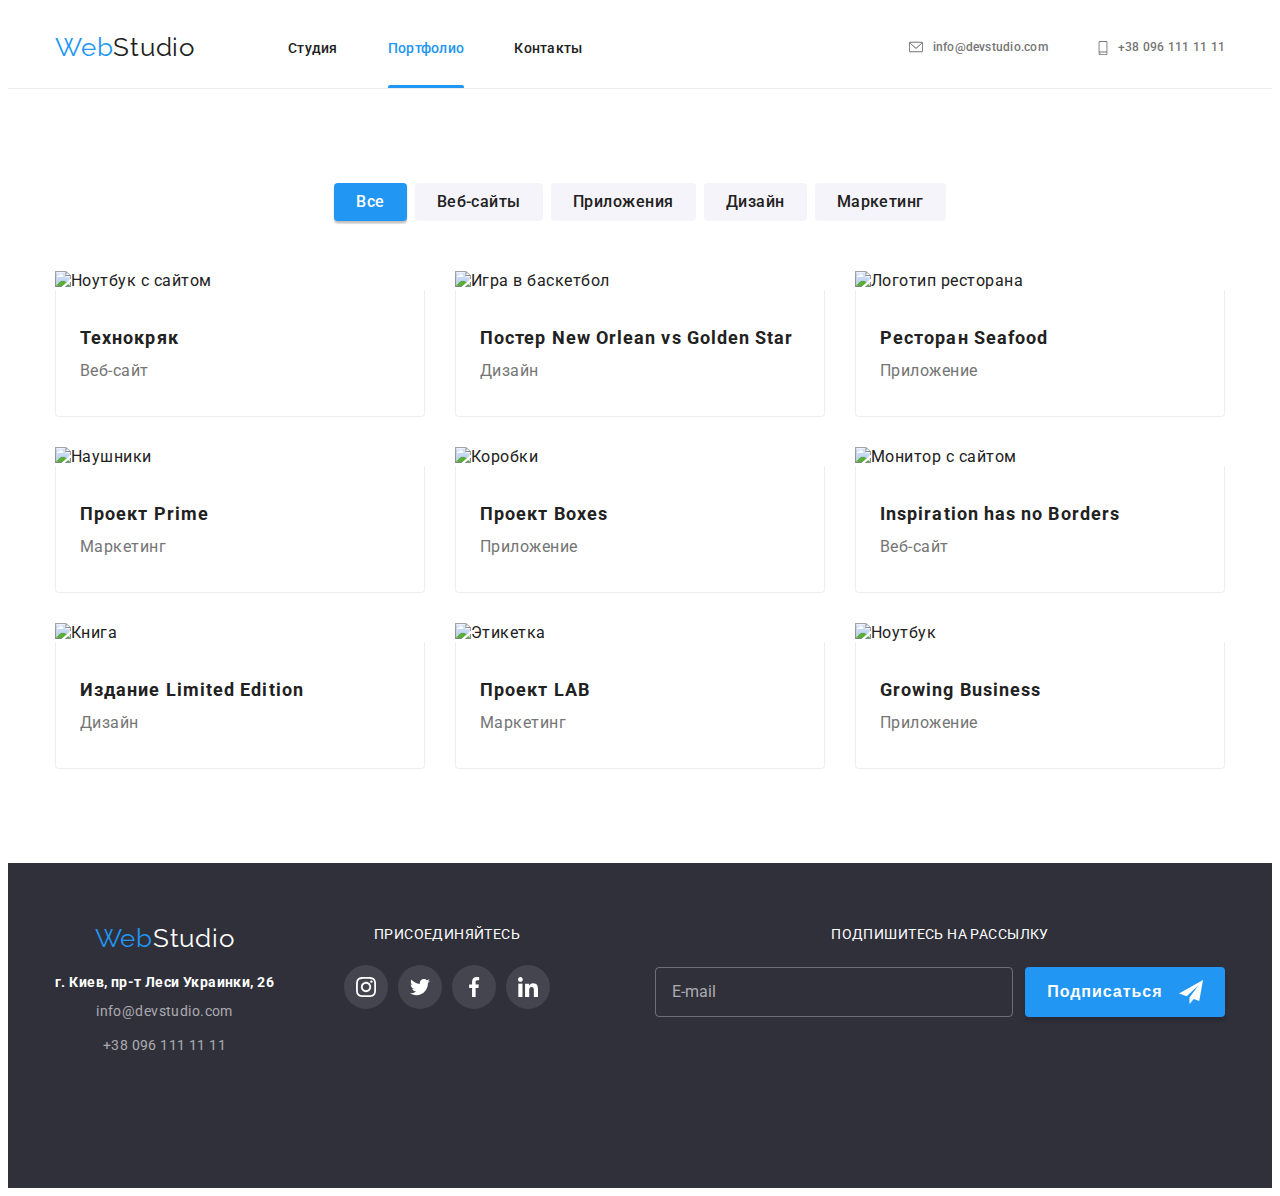
==== commit 72cfeaa4: "адаптивные изображения" ====
--- a/portfolio.html
+++ b/portfolio.html
@@ -17,26 +17,28 @@
     <link rel="stylesheet" href="./css/main.min.css" />
   </head>
   <body>
-    <!-- <header class="header">
+    <header class="header">
       <div class="container header__container">
         <a href="./index.html" class="logo header__logo"
           ><span class="logo__item">Web</span>Studio</a
         >
         <nav class="navigation">
-          <ul class="menu list">
-            <li class="menu__item">
+          <ul class="navigation-menu list">
+            <li class="navigation-menu__item">
               <a href="./index.html" class="link">Студия</a>
             </li>
-            <li class="menu__item">
+            <li class="navigation-menu__item">
               <a href="./portfolio.html" class="link is-active">Портфолио</a>
             </li>
-            <li class="menu__item"><a href="" class="link">Контакты</a></li>
+            <li class="navigation-menu__item">
+              <a href="" class="link">Контакты</a>
+            </li>
           </ul>
         </nav>
         <ul class="menu list">
           <li class="menu__item">
             <a href="mailto:info@devstudio.com" class="contact-list">
-              <svg class="address-icon" width="16px" height="12px">
+              <svg class="address-icon" width="14px" height="12px">
                 <use href="./images/sprite.svg#icon-envelope"></use>
               </svg>
               info@devstudio.com</a
@@ -44,15 +46,90 @@
           </li>
           <li class="menu__item">
             <a href="tel:+380961111111" class="contact-list"
-              ><svg class="address-icon" width="10px" height="16px">
+              ><svg class="address-icon" width="10px" height="14px">
                 <use href="./images/sprite.svg#icon-smartphone"></use>
               </svg>
               +38 096 111 11 11</a
             >
           </li>
         </ul>
+        <button class="mobile-menu__button" data-menu-button>
+          <svg width="24px" height="16px">
+            <use
+              class="mobile-menu__icon"
+              href="./images/sprite.svg#icon-menu"
+            ></use>
+            <use
+              class="mobile-menu__icon-close"
+              href="./images/sprite.svg#icon-close"
+            ></use>
+          </svg>
+        </button>
       </div>
-    </header> -->
+    </header>
+    <div class="mobile-menu" data-menu>
+      <ul class="mobile-menu__list">
+        <li class="mobile-menu__item">
+          <a href="./index.html" class="mobile-menu__link">Студия</a>
+        </li>
+        <li class="mobile-menu__item">
+          <a href="./portfolio.html" class="mobile-menu__link">Портфолио</a>
+        </li>
+        <li class="mobile-menu__item">
+          <a href="" class="mobile-menu__link">Контакты</a>
+        </li>
+      </ul>
+      <ul class="mobile-menu__contacts">
+        <li>
+          <a href="tel:+380961111111" class="mobile-menu__tel"
+            >+38 096 111 11 11</a
+          >
+        </li>
+        <li>
+          <a href="mailto:info@devstudio.com" class="mobile-menu__mail"
+            >info@devstudio.com</a
+          >
+        </li>
+      </ul>
+      <ul class="mobile-menu__socials">
+        <li class="mobile-menu__socials-items">
+          <a
+            href=""
+            target="_blank"
+            rel="noonpener noreferer"
+            class="mobile-menu__socials-link"
+            >Instagram</a
+          >
+        </li>
+        <li class="mobile-menu__socials-items">
+          <a
+            href=""
+            target="_blank"
+            rel="noonpener noreferer"
+            class="mobile-menu__socials-link"
+            >Twitter</a
+          >
+        </li>
+        <li class="mobile-menu__socials-items">
+          <a
+            href=""
+            target="_blank"
+            rel="noonpener noreferer"
+            class="mobile-menu__socials-link"
+            >Facebook</a
+          >
+        </li>
+        <li class="">
+          <a
+            href=""
+            target="_blank"
+            rel="noonpener noreferer"
+            class="mobile-menu__socials-link"
+            >Linkedin</a
+          >
+        </li>
+      </ul>
+    </div>
     <main>
       <section class="section">
         <div class="container">
@@ -83,6 +160,10 @@
               <a href="" class="portfolio__link">
                 <div class="portfolio__thumb">
                   <img
+                    srcset="
+                      ./images/portfolio/img1.jpg    1x,
+                      ./images/portfolio/img1@2x.jpg 2x
+                    "
                     src="./images/portfolio/img1.jpg"
                     alt="Ноутбук с сайтом"
                     width="370"
@@ -107,6 +188,10 @@
               <a href="" class="portfolio__link"
                 ><div class="portfolio__thumb">
                   <img
+                    srcset="
+                      ./images/portfolio/img2.jpg    1x,
+                      ./images/portfolio/img2@2x.jpg 2x
+                    "
                     src="./images/portfolio/img2.jpg"
                     alt="Игра в баскетбол"
                     width="370"
@@ -128,7 +213,11 @@
               <a href="" class="portfolio__link"
                 ><div class="portfolio__thumb">
                   <img
-                    src="./images/portfolio/img3.jpg"
+                    srcset="
+                      ./images/portfolio/img3.jpg    1x,
+                      ./images/portfolio/img1@2x.jpg 2x
+                    "
+                    src="./images/portfolio/3mg3.jpg"
                     alt="Логотип ресторана"
                     width="370"
                   />
@@ -151,6 +240,10 @@
               <a href="" class="portfolio__link"
                 ><div class="portfolio__thumb">
                   <img
+                    srcset="
+                      ./images/portfolio/img4.jpg    1x,
+                      ./images/portfolio/img4@2x.jpg 2x
+                    "
                     src="./images/portfolio/img4.jpg"
                     alt="Наушники"
                     width="370"
@@ -175,6 +268,10 @@
               <a href="" class="portfolio__link"
                 ><div class="portfolio__thumb">
                   <img
+                    srcset="
+                      ./images/portfolio/img5.jpg    1x,
+                      ./images/portfolio/img5@2x.jpg 2x
+                    "
                     src="./images/portfolio/img5.jpg"
                     alt="Коробки"
                     width="370"
@@ -199,6 +296,10 @@
               <a href="" class="portfolio__link"
                 ><div class="portfolio__thumb">
                   <img
+                    srcset="
+                      ./images/portfolio/img6.jpg    1x,
+                      ./images/portfolio/img6@2x.jpg 2x
+                    "
                     src="./images/portfolio/img6.jpg"
                     alt="Монитор с сайтом"
                     width="370"
@@ -223,6 +324,10 @@
               <a href="" class="portfolio__link"
                 ><div class="portfolio__thumb">
                   <img
+                    srcset="
+                      ./images/portfolio/img7.jpg    1x,
+                      ./images/portfolio/img7@2x.jpg 2x
+                    "
                     src="./images/portfolio/img7.jpg"
                     alt="Книга"
                     width="370"
@@ -247,6 +352,10 @@
               <a href="" class="portfolio__link"
                 ><div class="portfolio__thumb">
                   <img
+                    srcset="
+                      ./images/portfolio/img8.jpg    1x,
+                      ./images/portfolio/img8@2x.jpg 2x
+                    "
                     src="./images/portfolio/img8.jpg"
                     alt="Этикетка"
                     width="370"
@@ -271,6 +380,10 @@
               <a href="" class="portfolio__link"
                 ><div class="portfolio__thumb">
                   <img
+                    srcset="
+                      ./images/portfolio/img9.jpg    1x,
+                      ./images/portfolio/img9@2x.jpg 2x
+                    "
                     src="./images/portfolio/img9.jpg"
                     alt="Ноутбук"
                     width="370"
@@ -294,9 +407,9 @@
         </div>
       </section>
     </main>
-    <!-- <footer class="footer footer__bcg">
+    <footer class="footer footer__bcg">
       <div class="container footer__container">
-        <div>
+        <div class="footer__address">
           <a href="./index.html" class="logo footer__logo"
             ><span class="logo__item">Web</span>Studio</a
           >
@@ -308,7 +421,7 @@
                   >info@devstudio.com</a
                 >
               </li>
-              <li>
+              <li class="footer-list__item">
                 <a href="tel:+380961111111" class="footer__contacts"
                   >+38 096 111 11 11</a
                 >
@@ -406,6 +519,7 @@
           </form>
         </div>
       </div>
-    </footer> -->
+    </footer>
+    <script src="./js/menu.js"></script>
   </body>
 </html>
--- a/css/main.min.css
+++ b/css/main.min.css
@@ -1,2 +1,2 @@
-:root{--hover-color: #2196f3;--title-color: #212121;--text-color: #757575;--white-text: #ffffff}html{box-sizing:border-box}*,*::before,*::after{box-sizing:inherit;outline:1px solid red}body{font-family:roboto, sans-serif;letter-spacing:0.03em;color:var(--title-color)}h1,h2,h3,p{margin:0px}img{display:block;width:100%;height:auto}.visually-hidden{position:absolute !important;clip:rect(1px 1px 1px 1px);clip:rect(1px, 1px, 1px, 1px);padding:0 !important;border:0 !important;height:1px !important;width:1px !important;overflow:hidden}.container{width:100%;padding-left:15px;padding-right:15px;margin-left:auto;margin-right:auto;overflow:hidden}@media screen and (min-width: 480px){.container{max-width:480px}}@media screen and (min-width: 768px){.container{max-width:768px}}@media screen and (min-width: 1200px){.container{max-width:1200px}}.button{font-family:inherit;font-weight:700;font-size:16px;letter-spacing:0.06em;background-color:var(--hover-color);color:var(--white-text);cursor:pointer;box-shadow:0px 4px 4px rgba(0,0,0,0.15);border-radius:4px;border-width:0px}.hero__button{display:flex;margin-left:auto;margin-right:auto;padding:16px 32px;margin-top:30px}.subscribe-button{background:var(--hover-color);box-shadow:0px 4px 4px rgba(0,0,0,0.15);border-radius:4px;border-width:0px;color:var(--white-text);font-weight:700;font-size:16px;line-height:1.87;letter-spacing:0.06em;display:flex;align-items:center;justify-content:space-evenly}.subscribe-button__size{margin-top:20px;width:200px;height:50px}.subscribe-button__icon{fill:white}.logo{font-family:Raleway, sans-serif;text-decoration:none;color:inherit;font-size:26px;line-height:1.2;letter-spacing:0.03em}.logo__item{color:var(--hover-color)}.header__logo{margin-right:93px}.contact-list{display:flex;align-items:center;text-decoration:none;color:var(--text-color);font-weight:500;font-size:12px;line-height:1.14;letter-spacing:0.02em;transition:color 250ms cubic-bezier(0.4, 0, 0.2, 1)}.contact-list:hover,.contact-list:focus{color:var(--hover-color)}.contact-list:focus .address-icon,.contact-list:hover .address-icon{fill:var(--hover-color)}.address-icon{fill:var(--text-color);margin-right:10px;transition:fill 250ms cubic-bezier(0.4, 0, 0.2, 1)}.title{margin-bottom:30px;font-weight:700;font-size:28px;line-height:1.17;text-align:center;letter-spacing:0.03em}@media screen and (min-width: 1200px){.title{margin-bottom:50px;font-weight:700;font-size:36px;line-height:42px;text-align:center;letter-spacing:0.03em}}.hero__title{margin-left:auto;margin-right:auto;max-width:700px;font-weight:900;font-size:26px;line-height:1.62;text-align:center;letter-spacing:0.06em;text-transform:uppercase;color:var(--white-text)}@media screen and (min-width: 480px) and (max-width: 1199.98px){.hero__title{width:360px}}@media screen and (min-width: 1200px){.hero__title{max-width:700px;font-size:44px;line-height:1.36}}.advantage__title{margin-bottom:10px;text-align:center;font-weight:700;font-size:14px;line-height:1.14;letter-spacing:0.03em}@media screen and (min-width: 768px){.advantage__title{text-align:start}}.development__title{position:absolute;bottom:0;left:0;width:370px;height:70px;background:rgba(47,48,58,0.8)}.backdrop{position:fixed;top:0;left:0;width:100%;height:100%;background:rgba(0,0,0,0.2);overflow-y:auto}.is-hidden{opacity:0;visibility:hidden;pointer-events:none}.modal{display:flex;justify-content:center;align-items:center;min-height:100%;padding:15px}.modal__window{position:relative;width:300px;padding:40px;box-shadow:0px 1px 3px rgba(0,0,0,0.12),0px 1px 1px rgba(0,0,0,0.14),0px 2px 1px rgba(0,0,0,0.2);border-radius:4px;background-color:#fff}@media screen and (min-width: 480px){.modal__window{width:450px;max-height:609px;height:100%;overflow:scroll}}@media screen and (min-width: 1200px){.modal__window{width:528px;height:581px}}.close-button{position:absolute;top:8px;right:8px;background:#ffffff;border:1px solid rgba(0,0,0,0.1);border-radius:50%;text-align:center;box-sizing:border-box;width:30px;height:30px}.close-button:focus-within>.close-button__icon,.close-button:hover>.close-button__icon{fill:var(--hover-color)}.close-button__icon{fill:#000;transition:fill 250ms cubic-bezier(0.4, 0, 0.2, 1)}.modal__title{font-size:20px;line-height:1.15;text-align:center;letter-spacing:0.03em;margin-bottom:12px}.form{display:flex;flex-direction:column;align-items:center}.form__field{display:flex;flex-direction:column;position:relative;margin-bottom:10px}.form__icon{position:absolute;top:50%;left:12px;transition:fill 250ms cubic-bezier(0.4, 0, 0.2, 1)}.form__label{font-size:12px;line-height:1.16;letter-spacing:0.01em;color:var(--text-color);margin-bottom:4px}.form__input{height:40px;border:1px solid rgba(33,33,33,0.2);border-radius:4px;padding-left:42px;outline:none;transition:border 250ms cubic-bezier(0.4, 0, 0.2, 1)}@media screen and (min-width: 480px){.form__input{width:370px}}@media screen and (min-width: 1200px){.form__input{width:448px;height:40px}}.form__input:focus-within{border:1px solid var(--hover-color)}.form__input:focus-within+.form__icon{fill:var(--hover-color)}.form__textarea{border:1px solid rgba(33,33,33,0.2);border-radius:4px;outline:none;padding-top:12px;padding-left:16px;width:241px}@media screen and (min-width: 480px){.form__textarea{width:370px}}@media screen and (min-width: 1200px){.form__textarea{width:448px}}.form__textarea:focus-within{border:1px solid var(--hover-color)}.form__textarea::placeholder{font-size:12px;line-height:1.16;letter-spacing:0.01em;color:rgba(117,117,117,0.5)}.form__checkbox-label{font-weight:400;font-size:12px;line-height:1.66;text-align:center;letter-spacing:0.03em;color:var(--text-color);margin-top:20px;margin-bottom:30px}@media screen and (min-width: 1200px){.form__checkbox-label{font-size:14px;line-height:1.71}}.form__checkbox-link{font-weight:400;font-size:12px;line-height:1.66;letter-spacing:0.03em;color:var(--hover-color)}@media screen and (min-width: 1200px){.form__checkbox-link{font-size:14px;line-height:1.71}}.form__checkbox-label::before{content:"";width:16px;height:15px;display:inline-block;border:1.7px solid #212121;border-radius:2px;margin-right:8px;position:relative;top:2px}.form__checkbox:checked+.form__checkbox-label::before{background-image:url(../images/icons/newicons/check.svg);background-repeat:no-repeat;background-position:center;background-size:contain;background-color:var(--hover-color);border-color:var(--hover-color)}.submit-button{width:200px;height:50px;background-color:var(--hover-color);color:var(--white-text);border:none;border-radius:4px;box-shadow:0px 4px 4px rgba(0,0,0,0.15)}.submit-button:focus,.submit-button:hover,.submit-button:active{background-color:#188ce8}.soc-icons{list-style:none;padding-left:0px;display:flex;justify-content:center;margin-top:18px;margin-bottom:0px;margin-right:0;margin-left:0}.soc-icons__link{display:flex;justify-content:center;align-items:center;width:44px;height:44px;border-radius:50%;background-color:#ffffff;transition:background-color 250ms cubic-bezier(0.4, 0, 0.2, 1)}.soc-icons__link:hover,.soc-icons__link:focus{background-color:var(--hover-color)}.soc-icons__link:hover>.soc-icons__svg,.soc-icons__link:focus>.soc-icons__svg{fill:#ffffff}.soc-icons__item:not(:last-child){margin-right:10px}.soc-icons__svg{fill:#afb1b8;transition:fill 250ms cubic-bezier(0.4, 0, 0.2, 1)}.mobile-menu{position:fixed;left:100%;top:0;width:100%;height:100vh;background-color:#fff;z-index:98}.mobile-menu.is-open{left:0}.mobile-menu__button{background-color:transparent;border:none;z-index:99}@media screen and (min-width: 768px){.mobile-menu__button{display:none}}.mobile-menu__icon{margin-right:23px;cursor:pointer}.mobile-menu__icon:hover{fill:var(--hover-color)}.mobile-menu__icon-close{width:18.67;height:18.67;position:absolute;top:21px;right:25px;cursor:pointer}.mobile-menu__icon-close:hover{fill:var(--hover-color)}.is-open .mobile-menu__icon{display:none}.mobile-menu__icon-close{display:none}.is-open .mobile-menu__icon-close{display:block}.mobile-menu__list{list-style:none;padding-left:0px;margin-top:48px;margin-left:40px;margin-bottom:302px}.mobile-menu__item{margin-bottom:32px}.mobile-menu__link{font-weight:500;font-size:40px;line-height:1.17;letter-spacing:0.02em;text-decoration:none;color:var(--title-color)}.mobile-menu__link:hover,.mobile-menu__link:focus{color:var(--hover-color)}.mobile-menu__contacts{list-style:none;padding-left:0px;margin-left:40px;margin-bottom:64px}.mobile-menu__tel{text-decoration:none;font-weight:500;font-size:34px;line-height:1.08;letter-spacing:0.02em;color:var(--hover-color);margin-bottom:32px;display:block}.mobile-menu__mail{font-weight:500;font-size:24px;line-height:1.16;letter-spacing:0.02em;text-decoration:none;color:var(--text-color)}.mobile-menu__socials{list-style:none;padding:0px;margin-left:40px;display:flex;flex-wrap:wrap}.mobile-menu__socials-link{font-weight:500;font-size:18px;line-height:1.22;letter-spacing:0.02em;text-decoration:none;color:var(--hover-color)}.mobile-menu__socials-items::after{content:"|";width:1px;margin-left:10px;margin-right:10px;color:rgba(33,33,33,0.2)}.section{padding-top:94px;padding-bottom:94px}@media screen and (min-width: 480px){.section{padding-top:60px;padding-bottom:60px}}@media screen and (min-width: 768px){.section{padding-top:60px;padding-bottom:60px}}@media screen and (min-width: 1200px){.section{padding-top:94px;padding-bottom:94px}}.header{border-bottom:1px solid #ececec}.header__container{display:flex;align-items:center;padding-top:24px;padding-bottom:25px}.menu{display:none}@media screen and (min-width: 768px) and (max-width: 1199.98px){.menu{display:flex;flex-direction:column}}@media screen and (min-width: 1200px){.menu{display:inline-flex}}.menu__item:not(:last-child){margin-right:50px}@media screen and (min-width: 768px) and (max-width: 1199.98px){.menu__item:not(:last-child){margin-bottom:10px;margin-right:0px}}.navigation{margin-right:auto}.navigation-menu{display:none}@media screen and (min-width: 768px){.navigation-menu{display:inline-flex}}.navigation-menu__item:not(:last-child){margin-right:50px}.list{list-style:none;margin:0px;padding-left:0px}.link{text-decoration:none;color:inherit;font-weight:500;font-size:14px;line-height:1.14;letter-spacing:0.02em;position:relative;transition:color 250ms cubic-bezier(0.4, 0, 0.2, 1)}.link::after{content:"";display:block;height:4px;width:100%;border-radius:2px;position:absolute;bottom:-33px;left:0;opacity:0;background-color:var(--hover-color);transition:background-color 250ms cubic-bezier(0.4, 0, 0.2, 1),opacity 250ms cubic-bezier(0.4, 0, 0.2, 1)}.link:hover,.link:focus{color:var(--hover-color)}.link:hover::after,.link:focus::after{opacity:1}.link.is-active{color:var(--hover-color)}.link.is-active::after{opacity:1}.hero{background-color:#c4c4c4;padding-top:200px;padding-bottom:200px}.hero__overlay{max-width:1600px;height:600px;margin-left:auto;margin-right:auto;background-image:linear-gradient(to right, rgba(47,48,58,0.4), rgba(47,48,58,0.4)),url("../images/hero.jpg")}.advantage__section{padding-bottom:60px}.list__container{display:flex;flex-direction:column}@media screen and (min-width: 768px){.list__container{flex-direction:row;flex-wrap:wrap;margin-bottom:-30px;margin-right:-30px}}@media screen and (min-width: 1200px){.list__container{flex-wrap:nowrap;flex-direction:row;margin-bottom:0px;margin-right:0px}}.list__item{flex-basis:100%}@media screen and (min-width: 480px){.list__item{margin-bottom:30px}}@media screen and (min-width: 768px) and (max-width: 1199.98px){.list__item{margin-bottom:30px;margin-right:30px;flex-basis:calc((100% - 2 * 30px) / 2)}}@media screen and (min-width: 1200px){.list__item{width:270px}}@media screen and (min-width: 1200px){.list__item:not(:last-child){margin-right:30px}}.advantage__icon{display:flex;align-items:center;justify-content:center;height:120px;margin-bottom:30px;background-color:#f5f4fa;border-radius:4px}@media screen and (min-width: 480px){.advantage__icon{width:100%}}@media screen and (min-width: 1200px){.advantage__icon{width:270px}}.advantage__text{font-size:14px;line-height:1.7;letter-spacing:0.03em;color:var(--text-color)}.development{display:none}@media screen and (min-width: 1200px){.development{display:block}}.development__thumb{position:relative}.development__sub-title{color:var(--white-text);text-align:center;margin-top:27px;margin-bottom:10px;font-weight:700;font-size:14px;line-height:1.14;letter-spacing:0.03em}.team{background-color:#f5f4fa}.team__item{background:#ffffff;box-shadow:0px 1px 3px rgba(0,0,0,0.12),0px 1px 1px rgba(0,0,0,0.14),0px 2px 1px rgba(0,0,0,0.2);border-radius:0px 0px 4px 4px}.team__sub-title{margin-bottom:10px;font-weight:700;font-size:16px;line-height:1.18;text-align:center;letter-spacing:0.03em}.team__text-container{border:1px solid #eeeeee;border-top:0px;border-radius:0px 0px 4px 4px;padding:30px 24px}.team__text{font-size:16px;line-height:1.18;letter-spacing:0.03em;text-align:center;color:var(--text-color)}.client__list{display:flex;flex-wrap:wrap;align-items:center;justify-content:center}@media screen and (min-width: 1200px){.client__list{flex-wrap:nowrap;justify-content:space-between}}.client__item{margin-right:30px;margin-bottom:30px}@media screen and (min-width: 480px){.client__item{flex-basis:calc((100% - 2 * 30) / 2)}}.client__link{display:flex;width:170px;height:90px}.client__link:hover .client__icon,.client__link:focus .client__icon{fill:var(--hover-color);border-color:var(--hover-color)}.client__icon{border:1px solid #afb1b8;border-radius:4px;fill:#afb1b8;transition:fill 250ms cubic-bezier(0.4, 0, 0.2, 1),border-color 250ms cubic-bezier(0.4, 0, 0.2, 1)}.footer__container{display:flex;flex-direction:column}@media screen and (min-width: 768px){.footer__container{flex-direction:row;flex-wrap:wrap}}.footer__bcg{padding-top:60px;padding-bottom:60px;background-color:#2f303a}.footer__address{display:flex;flex-direction:column;align-items:center;margin-bottom:60px}@media screen and (min-width: 768px) and (max-width: 1199.98px){.footer__address{margin-left:76px}}.address{font-style:inherit}.footer__logo{display:inline-block;margin-bottom:20px;color:var(--white-text)}.footer-list__item{margin-top:10px;margin-bottom:10px;text-align:center}.footer__socials{margin-right:auto;margin-left:auto;margin-bottom:60px}@media screen and (min-width: 768px) and (max-width: 1199.98px){.footer__socials{margin-right:89px}}@media screen and (min-width: 1200px){.footer__socials{margin-left:70px;margin-bottom:100px}}.footer__socials-text{font-size:14px;line-height:1.7;letter-spacing:0.03em;color:var(--white-text);text-align:center}.footer__contacts{text-decoration:none;font-weight:400;font-size:14px;line-height:1.7;letter-spacing:0.03em;color:rgba(255,255,255,0.6)}.footer__contacts:hover{color:var(--hover-color)}.footer__contacts:focus{color:var(--hover-color)}.footer__text{font-weight:bold;font-size:14px;line-height:16px;letter-spacing:0.03em;color:var(--white-text);text-align:center}.footer-socials-list{display:flex}.footer__socials-icons{list-style:none;padding-left:0px;display:flex;justify-content:center;margin-top:18px}.footer__socials-icons--link{display:flex;justify-content:center;align-items:center;width:44px;height:44px;border-radius:50%;background-color:rgba(255,255,255,0.1);transition:background-color 250ms cubic-bezier(0.4, 0, 0.2, 1)}.footer__socials-icons--link:hover,.footer__socials-icons--link:focus{background-color:var(--hover-color)}.footer__socials-icons--item:not(:last-child){margin-right:10px}.footer__socials-icons--svg{fill:#ffffff}@media screen and (min-width: 768px) and (max-width: 1199.98px){.footer__form{width:100%}}@media screen and (min-width: 1200px){.footer__form{margin-left:93px}}.footer__form--place{display:flex;flex-direction:column;align-items:center}@media screen and (min-width: 1200px){.footer__form--place{flex-direction:row}}.footer__form--field{margin-top:20px;width:100%;height:50px;padding-left:16px;background:transparent;border:1px solid rgba(255,255,255,0.3);border-radius:4px;font-family:roboto, sans-serif;font-size:16px;line-height:1.25;color:var(--white-text)}.footer__form--field::placeholder{color:rgba(255,255,255,0.6);font-size:16px;line-height:1.25}@media screen and (min-width: 768px) and (max-width: 1199.98px){.footer__form--field{max-width:450px}}@media screen and (min-width: 1200px){.footer__form--field{width:358px;margin-right:12px}}.portfolio{display:inline-flex;flex-wrap:wrap}.portfolio__element{width:100%;margin-bottom:30px;transition:box-shadow 250ms cubic-bezier(0.4, 0, 0.2, 1);overflow:hidden}.portfolio__element:hover{box-shadow:0px 1px 1px rgba(0,0,0,0.12),0px 4px 4px rgba(0,0,0,0.06),1px 4px 6px rgba(0,0,0,0.16)}.portfolio__element:hover .portfolio__overlay{transform:translateY(-100%)}@media screen and (min-width: 1200px){.portfolio__element:nth-child(3n){margin-right:0}}@media screen and (min-width: 1200px){.portfolio__element:nth-child(n+7){margin-bottom:0}}@media screen and (min-width: 768px) and (max-width: 1199.98px){.portfolio__element{margin-right:30px;width:calc((100% - 60px) / 2)}}@media screen and (min-width: 1200px){.portfolio__element{margin-right:30px;width:calc((100% - 60px) / 3)}}.portfolio__thumb{position:relative;overflow:hidden}.portfolio__overlay{position:absolute;width:100%;height:100%;padding:63px 24px;text-align:left;font-size:18px;line-height:1.56;letter-spacing:0.03em;color:var(--white-text);background:rgba(33,150,243,0.9);transform:translateY(0);transition:transform 250ms cubic-bezier(0.4, 0, 0.2, 1)}.portfolio__text-container{border:1px solid #eeeeee;border-top:0px;border-radius:0px 0px 4px 4px;padding:30px 24px}.portfolio__title{font-weight:700;font-size:18px;line-height:2;letter-spacing:0.06em}.portfolio__text{font-size:16px;line-height:1.87;letter-spacing:0.03em;color:var(--text-color)}.portfolio__link{text-decoration:none;color:inherit}.button-list{display:flex;justify-content:start;flex-wrap:wrap}@media screen and (min-width: 768px){.button-list{justify-content:center}}.button-list--position{margin-bottom:50px}.button-list__thumb:not(:last-child){margin-right:8px}.button-list__thumb:nth-child(-n+3){margin-bottom:15px}@media screen and (min-width: 768px){.button-list__thumb:nth-child(-n+3){margin-bottom:0px}}.button-list__item{font-family:inherit;background-color:#f5f4fa;color:var(--title-color);font-weight:500;font-size:16px;border-width:0px;line-height:1.62;text-align:center;letter-spacing:0.03em;cursor:pointer;border-radius:4px;padding:6px 22px;transition:background-color 250ms cubic-bezier(0.4, 0, 0.2, 1),color 250ms cubic-bezier(0.4, 0, 0.2, 1),box-shadow 250ms cubic-bezier(0.4, 0, 0.2, 1)}.button-list__item:hover,.button-list__item.is-active,.button-list__item:active{background-color:var(--hover-color);color:var(--white-text);box-shadow:0px 3px 1px rgba(0,0,0,0.1),0px 1px 2px rgba(0,0,0,0.08),0px 2px 2px rgba(0,0,0,0.12)}
+:root{--hover-color: #2196f3;--title-color: #212121;--text-color: #757575;--white-text: #ffffff}html{box-sizing:border-box}*,*::before,*::after{box-sizing:inherit}body{font-family:roboto, sans-serif;letter-spacing:0.03em;color:var(--title-color)}h1,h2,h3,p{margin:0px}img{display:block;width:100%;height:auto}.visually-hidden{position:absolute !important;clip:rect(1px 1px 1px 1px);clip:rect(1px, 1px, 1px, 1px);padding:0 !important;border:0 !important;height:1px !important;width:1px !important;overflow:hidden}.container{width:100%;padding-left:15px;padding-right:15px;margin-left:auto;margin-right:auto;overflow:hidden}@media screen and (min-width: 480px){.container{max-width:480px}}@media screen and (min-width: 768px){.container{max-width:768px}}@media screen and (min-width: 1200px){.container{max-width:1200px}}.button{font-family:inherit;font-weight:700;font-size:16px;letter-spacing:0.06em;background-color:var(--hover-color);color:var(--white-text);cursor:pointer;box-shadow:0px 4px 4px rgba(0,0,0,0.15);border-radius:4px;border-width:0px}.hero__button{display:flex;margin-left:auto;margin-right:auto;padding:16px 32px;margin-top:30px}.subscribe-button{background:var(--hover-color);box-shadow:0px 4px 4px rgba(0,0,0,0.15);border-radius:4px;border-width:0px;color:var(--white-text);font-weight:700;font-size:16px;line-height:1.87;letter-spacing:0.06em;display:flex;align-items:center;justify-content:space-evenly}.subscribe-button__size{margin-top:20px;width:200px;height:50px}.subscribe-button__icon{fill:white}.logo{font-family:Raleway, sans-serif;text-decoration:none;color:inherit;font-size:26px;line-height:1.2;letter-spacing:0.03em}.logo__item{color:var(--hover-color)}.header__logo{margin-right:93px}.contact-list{display:flex;align-items:center;text-decoration:none;color:var(--text-color);font-weight:500;font-size:12px;line-height:1.14;letter-spacing:0.02em;transition:color 250ms cubic-bezier(0.4, 0, 0.2, 1)}.contact-list:hover,.contact-list:focus{color:var(--hover-color)}.contact-list:focus .address-icon,.contact-list:hover .address-icon{fill:var(--hover-color)}.address-icon{fill:var(--text-color);margin-right:10px;transition:fill 250ms cubic-bezier(0.4, 0, 0.2, 1)}.title{margin-bottom:30px;font-weight:700;font-size:28px;line-height:1.17;text-align:center;letter-spacing:0.03em}@media screen and (min-width: 1200px){.title{margin-bottom:50px;font-weight:700;font-size:36px;line-height:42px;text-align:center;letter-spacing:0.03em}}.hero__title{margin-left:auto;margin-right:auto;max-width:700px;font-weight:900;font-size:26px;line-height:1.62;text-align:center;letter-spacing:0.06em;text-transform:uppercase;color:var(--white-text)}@media screen and (min-width: 480px) and (max-width: 1199.98px){.hero__title{width:360px}}@media screen and (min-width: 1200px){.hero__title{max-width:700px;font-size:44px;line-height:1.36}}.advantage__title{margin-bottom:10px;text-align:center;font-weight:700;font-size:14px;line-height:1.14;letter-spacing:0.03em}@media screen and (min-width: 768px){.advantage__title{text-align:start}}.development__title{position:absolute;bottom:0;left:0;width:370px;height:70px;background:rgba(47,48,58,0.8)}.backdrop{position:fixed;top:0;left:0;width:100%;height:100%;background:rgba(0,0,0,0.2);overflow-y:auto}.is-hidden{opacity:0;visibility:hidden;pointer-events:none}.modal{display:flex;justify-content:center;align-items:center;min-height:100%;padding:15px}.modal__window{position:relative;width:300px;padding:40px;box-shadow:0px 1px 3px rgba(0,0,0,0.12),0px 1px 1px rgba(0,0,0,0.14),0px 2px 1px rgba(0,0,0,0.2);border-radius:4px;background-color:#fff}@media screen and (min-width: 480px){.modal__window{width:450px;max-height:609px;height:100%;overflow:scroll}}@media screen and (min-width: 1200px){.modal__window{width:528px;height:581px}}.close-button{position:absolute;top:8px;right:8px;background:#ffffff;border:1px solid rgba(0,0,0,0.1);border-radius:50%;text-align:center;box-sizing:border-box;width:30px;height:30px}.close-button:focus-within>.close-button__icon,.close-button:hover>.close-button__icon{fill:var(--hover-color)}.close-button__icon{fill:#000;transition:fill 250ms cubic-bezier(0.4, 0, 0.2, 1)}.modal__title{font-size:20px;line-height:1.15;text-align:center;letter-spacing:0.03em;margin-bottom:12px}.form{display:flex;flex-direction:column;align-items:center}.form__field{display:flex;flex-direction:column;position:relative;margin-bottom:10px}.form__icon{position:absolute;top:50%;left:12px;transition:fill 250ms cubic-bezier(0.4, 0, 0.2, 1)}.form__label{font-size:12px;line-height:1.16;letter-spacing:0.01em;color:var(--text-color);margin-bottom:4px}.form__input{height:40px;border:1px solid rgba(33,33,33,0.2);border-radius:4px;padding-left:42px;outline:none;transition:border 250ms cubic-bezier(0.4, 0, 0.2, 1)}@media screen and (min-width: 480px){.form__input{width:370px}}@media screen and (min-width: 1200px){.form__input{width:448px;height:40px}}.form__input:focus-within{border:1px solid var(--hover-color)}.form__input:focus-within+.form__icon{fill:var(--hover-color)}.form__textarea{border:1px solid rgba(33,33,33,0.2);border-radius:4px;outline:none;padding-top:12px;padding-left:16px;width:241px}@media screen and (min-width: 480px){.form__textarea{width:370px}}@media screen and (min-width: 1200px){.form__textarea{width:448px}}.form__textarea:focus-within{border:1px solid var(--hover-color)}.form__textarea::placeholder{font-size:12px;line-height:1.16;letter-spacing:0.01em;color:rgba(117,117,117,0.5)}.form__checkbox-label{font-weight:400;font-size:12px;line-height:1.66;text-align:center;letter-spacing:0.03em;color:var(--text-color);margin-top:20px;margin-bottom:30px}@media screen and (min-width: 1200px){.form__checkbox-label{font-size:14px;line-height:1.71}}.form__checkbox-link{font-weight:400;font-size:12px;line-height:1.66;letter-spacing:0.03em;color:var(--hover-color)}@media screen and (min-width: 1200px){.form__checkbox-link{font-size:14px;line-height:1.71}}.form__checkbox-label::before{content:"";width:16px;height:15px;display:inline-block;border:1.7px solid #212121;border-radius:2px;margin-right:8px;position:relative;top:2px}.form__checkbox:checked+.form__checkbox-label::before{background-image:url(../images/icons/newicons/check.svg);background-repeat:no-repeat;background-position:center;background-size:contain;background-color:var(--hover-color);border-color:var(--hover-color)}.submit-button{width:200px;height:50px;background-color:var(--hover-color);color:var(--white-text);border:none;border-radius:4px;box-shadow:0px 4px 4px rgba(0,0,0,0.15)}.submit-button:focus,.submit-button:hover,.submit-button:active{background-color:#188ce8}.soc-icons{list-style:none;padding-left:0px;display:flex;justify-content:center;margin-top:18px;margin-bottom:0px;margin-right:0;margin-left:0}.soc-icons__link{display:flex;justify-content:center;align-items:center;width:44px;height:44px;border-radius:50%;background-color:#ffffff;transition:background-color 250ms cubic-bezier(0.4, 0, 0.2, 1)}.soc-icons__link:hover,.soc-icons__link:focus{background-color:var(--hover-color)}.soc-icons__link:hover>.soc-icons__svg,.soc-icons__link:focus>.soc-icons__svg{fill:#ffffff}.soc-icons__item:not(:last-child){margin-right:10px}.soc-icons__svg{fill:#afb1b8;transition:fill 250ms cubic-bezier(0.4, 0, 0.2, 1)}.mobile-menu{position:fixed;left:100%;top:0;width:100%;height:100vh;background-color:#fff;z-index:98}.mobile-menu.is-open{left:0}.mobile-menu__button{background-color:transparent;border:none;z-index:99}@media screen and (min-width: 768px){.mobile-menu__button{display:none}}.mobile-menu__icon{margin-right:23px;cursor:pointer}.mobile-menu__icon:hover{fill:var(--hover-color)}.mobile-menu__icon-close{width:18.67;height:18.67;position:absolute;top:21px;right:25px;cursor:pointer}.mobile-menu__icon-close:hover{fill:var(--hover-color)}.is-open .mobile-menu__icon{display:none}.mobile-menu__icon-close{display:none}.is-open .mobile-menu__icon-close{display:block}.mobile-menu__list{list-style:none;padding-left:0px;margin-top:48px;margin-left:40px;margin-bottom:302px}.mobile-menu__item{margin-bottom:32px}.mobile-menu__link{font-weight:500;font-size:40px;line-height:1.17;letter-spacing:0.02em;text-decoration:none;color:var(--title-color)}.mobile-menu__link:hover,.mobile-menu__link:focus{color:var(--hover-color)}.mobile-menu__contacts{list-style:none;padding-left:0px;margin-left:40px;margin-bottom:64px}.mobile-menu__tel{text-decoration:none;font-weight:500;font-size:34px;line-height:1.08;letter-spacing:0.02em;color:var(--hover-color);margin-bottom:32px;display:block}.mobile-menu__mail{font-weight:500;font-size:24px;line-height:1.16;letter-spacing:0.02em;text-decoration:none;color:var(--text-color)}.mobile-menu__socials{list-style:none;padding:0px;margin-left:40px;display:flex;flex-wrap:wrap}.mobile-menu__socials-link{font-weight:500;font-size:18px;line-height:1.22;letter-spacing:0.02em;text-decoration:none;color:var(--hover-color)}.mobile-menu__socials-items::after{content:"|";width:1px;margin-left:10px;margin-right:10px;color:rgba(33,33,33,0.2)}.section{padding-top:94px;padding-bottom:94px}@media screen and (min-width: 480px){.section{padding-top:60px;padding-bottom:60px}}@media screen and (min-width: 768px){.section{padding-top:60px;padding-bottom:60px}}@media screen and (min-width: 1200px){.section{padding-top:94px;padding-bottom:94px}}.header{border-bottom:1px solid #ececec}.header__container{display:flex;align-items:center;padding-top:24px;padding-bottom:25px}.menu{display:none}@media screen and (min-width: 768px) and (max-width: 1199.98px){.menu{display:flex;flex-direction:column}}@media screen and (min-width: 1200px){.menu{display:inline-flex}}.menu__item:not(:last-child){margin-right:50px}@media screen and (min-width: 768px) and (max-width: 1199.98px){.menu__item:not(:last-child){margin-bottom:10px;margin-right:0px}}.navigation{margin-right:auto}.navigation-menu{display:none}@media screen and (min-width: 768px){.navigation-menu{display:inline-flex}}.navigation-menu__item:not(:last-child){margin-right:50px}.list{list-style:none;margin:0px;padding-left:0px}.link{text-decoration:none;color:inherit;font-weight:500;font-size:14px;line-height:1.14;letter-spacing:0.02em;position:relative;transition:color 250ms cubic-bezier(0.4, 0, 0.2, 1)}.link::after{content:"";display:block;height:4px;width:100%;border-radius:2px;position:absolute;bottom:-33px;left:0;opacity:0;background-color:var(--hover-color);transition:background-color 250ms cubic-bezier(0.4, 0, 0.2, 1),opacity 250ms cubic-bezier(0.4, 0, 0.2, 1)}.link:hover,.link:focus{color:var(--hover-color)}.link:hover::after,.link:focus::after{opacity:1}.link.is-active{color:var(--hover-color)}.link.is-active::after{opacity:1}.hero{background-color:#c4c4c4;padding-top:200px;padding-bottom:200px}.hero__overlay{max-width:1600px;height:600px;margin-left:auto;margin-right:auto;background-image:linear-gradient(to right, rgba(47,48,58,0.4), rgba(47,48,58,0.4)),url("../images/hero.jpg")}@media (min-device-pixel-ratio: 2), (-webkit-min-device-pixel-ratio: 2), (min-resolution: 192dpi), (min-resolution: 2dppx){.hero__overlay{background-image:"../images/hero@2X.jpg"}}.advantage__section{padding-bottom:60px}.list__container{display:flex;flex-direction:column}@media screen and (min-width: 768px){.list__container{flex-direction:row;flex-wrap:wrap;margin-bottom:-30px;margin-right:-30px}}@media screen and (min-width: 1200px){.list__container{flex-wrap:nowrap;flex-direction:row;margin-bottom:0px;margin-right:0px}}.list__item{flex-basis:100%}@media screen and (min-width: 480px){.list__item{margin-bottom:30px}}@media screen and (min-width: 768px) and (max-width: 1199.98px){.list__item{margin-bottom:30px;margin-right:30px;flex-basis:calc((100% - 2 * 30px) / 2)}}@media screen and (min-width: 1200px){.list__item{width:270px}}@media screen and (min-width: 1200px){.list__item:not(:last-child){margin-right:30px}}.advantage__icon{display:flex;align-items:center;justify-content:center;height:120px;margin-bottom:30px;background-color:#f5f4fa;border-radius:4px}@media screen and (min-width: 480px){.advantage__icon{width:100%}}@media screen and (min-width: 1200px){.advantage__icon{width:270px}}.advantage__text{font-size:14px;line-height:1.7;letter-spacing:0.03em;color:var(--text-color)}.development{display:none}@media screen and (min-width: 1200px){.development{display:block}}.development__thumb{position:relative}.development__sub-title{color:var(--white-text);text-align:center;margin-top:27px;margin-bottom:10px;font-weight:700;font-size:14px;line-height:1.14;letter-spacing:0.03em}.team{background-color:#f5f4fa}.team__item{background:#ffffff;box-shadow:0px 1px 3px rgba(0,0,0,0.12),0px 1px 1px rgba(0,0,0,0.14),0px 2px 1px rgba(0,0,0,0.2);border-radius:0px 0px 4px 4px}.team__sub-title{margin-bottom:10px;font-weight:700;font-size:16px;line-height:1.18;text-align:center;letter-spacing:0.03em}.team__text-container{border:1px solid #eeeeee;border-top:0px;border-radius:0px 0px 4px 4px;padding:30px 24px}.team__text{font-size:16px;line-height:1.18;letter-spacing:0.03em;text-align:center;color:var(--text-color)}.client__list{display:flex;flex-wrap:wrap;align-items:center;justify-content:center}@media screen and (min-width: 1200px){.client__list{flex-wrap:nowrap;justify-content:space-between}}.client__item{margin-right:30px;margin-bottom:30px}@media screen and (min-width: 480px){.client__item{flex-basis:calc((100% - 2 * 30) / 2)}}.client__link{display:flex;width:170px;height:90px}.client__link:hover .client__icon,.client__link:focus .client__icon{fill:var(--hover-color);border-color:var(--hover-color)}.client__icon{border:1px solid #afb1b8;border-radius:4px;fill:#afb1b8;transition:fill 250ms cubic-bezier(0.4, 0, 0.2, 1),border-color 250ms cubic-bezier(0.4, 0, 0.2, 1)}.footer__container{display:flex;flex-direction:column}@media screen and (min-width: 768px){.footer__container{flex-direction:row;flex-wrap:wrap}}.footer__bcg{padding-top:60px;padding-bottom:60px;background-color:#2f303a}.footer__address{display:flex;flex-direction:column;align-items:center;margin-bottom:60px}@media screen and (min-width: 768px) and (max-width: 1199.98px){.footer__address{margin-left:76px}}.address{font-style:inherit}.footer__logo{display:inline-block;margin-bottom:20px;color:var(--white-text)}.footer-list__item{margin-top:10px;margin-bottom:10px;text-align:center}.footer__socials{margin-right:auto;margin-left:auto;margin-bottom:60px}@media screen and (min-width: 768px) and (max-width: 1199.98px){.footer__socials{margin-right:89px}}@media screen and (min-width: 1200px){.footer__socials{margin-left:70px;margin-bottom:100px}}.footer__socials-text{font-size:14px;line-height:1.7;letter-spacing:0.03em;color:var(--white-text);text-align:center}.footer__contacts{text-decoration:none;font-weight:400;font-size:14px;line-height:1.7;letter-spacing:0.03em;color:rgba(255,255,255,0.6)}.footer__contacts:hover{color:var(--hover-color)}.footer__contacts:focus{color:var(--hover-color)}.footer__text{font-weight:bold;font-size:14px;line-height:16px;letter-spacing:0.03em;color:var(--white-text);text-align:center}.footer-socials-list{display:flex}.footer__socials-icons{list-style:none;padding-left:0px;display:flex;justify-content:center;margin-top:18px}.footer__socials-icons--link{display:flex;justify-content:center;align-items:center;width:44px;height:44px;border-radius:50%;background-color:rgba(255,255,255,0.1);transition:background-color 250ms cubic-bezier(0.4, 0, 0.2, 1)}.footer__socials-icons--link:hover,.footer__socials-icons--link:focus{background-color:var(--hover-color)}.footer__socials-icons--item:not(:last-child){margin-right:10px}.footer__socials-icons--svg{fill:#ffffff}@media screen and (min-width: 768px) and (max-width: 1199.98px){.footer__form{width:100%}}@media screen and (min-width: 1200px){.footer__form{margin-left:93px}}.footer__form--place{display:flex;flex-direction:column;align-items:center}@media screen and (min-width: 1200px){.footer__form--place{flex-direction:row}}.footer__form--field{margin-top:20px;width:100%;height:50px;padding-left:16px;background:transparent;border:1px solid rgba(255,255,255,0.3);border-radius:4px;font-family:roboto, sans-serif;font-size:16px;line-height:1.25;color:var(--white-text)}.footer__form--field::placeholder{color:rgba(255,255,255,0.6);font-size:16px;line-height:1.25}@media screen and (min-width: 768px) and (max-width: 1199.98px){.footer__form--field{max-width:450px}}@media screen and (min-width: 1200px){.footer__form--field{width:358px;margin-right:12px}}.portfolio{display:inline-flex;flex-wrap:wrap}.portfolio__element{width:100%;margin-bottom:30px;transition:box-shadow 250ms cubic-bezier(0.4, 0, 0.2, 1);overflow:hidden}.portfolio__element:hover{box-shadow:0px 1px 1px rgba(0,0,0,0.12),0px 4px 4px rgba(0,0,0,0.06),1px 4px 6px rgba(0,0,0,0.16)}.portfolio__element:hover .portfolio__overlay{transform:translateY(-100%)}@media screen and (min-width: 1200px){.portfolio__element:nth-child(3n){margin-right:0}}@media screen and (min-width: 1200px){.portfolio__element:nth-child(n+7){margin-bottom:0}}@media screen and (min-width: 768px) and (max-width: 1199.98px){.portfolio__element{margin-right:30px;width:calc((100% - 60px) / 2)}}@media screen and (min-width: 1200px){.portfolio__element{margin-right:30px;width:calc((100% - 60px) / 3)}}.portfolio__thumb{position:relative;overflow:hidden}.portfolio__overlay{position:absolute;width:100%;height:100%;padding:63px 24px;text-align:left;font-size:18px;line-height:1.56;letter-spacing:0.03em;color:var(--white-text);background:rgba(33,150,243,0.9);transform:translateY(0);transition:transform 250ms cubic-bezier(0.4, 0, 0.2, 1)}.portfolio__text-container{border:1px solid #eeeeee;border-top:0px;border-radius:0px 0px 4px 4px;padding:30px 24px}.portfolio__title{font-weight:700;font-size:18px;line-height:2;letter-spacing:0.06em}.portfolio__text{font-size:16px;line-height:1.87;letter-spacing:0.03em;color:var(--text-color)}.portfolio__link{text-decoration:none;color:inherit}.button-list{display:flex;justify-content:start;flex-wrap:wrap}@media screen and (min-width: 768px){.button-list{justify-content:center}}.button-list--position{margin-bottom:50px}.button-list__thumb:not(:last-child){margin-right:8px}.button-list__thumb:nth-child(-n+3){margin-bottom:15px}@media screen and (min-width: 768px){.button-list__thumb:nth-child(-n+3){margin-bottom:0px}}.button-list__item{font-family:inherit;background-color:#f5f4fa;color:var(--title-color);font-weight:500;font-size:16px;border-width:0px;line-height:1.62;text-align:center;letter-spacing:0.03em;cursor:pointer;border-radius:4px;padding:6px 22px;transition:background-color 250ms cubic-bezier(0.4, 0, 0.2, 1),color 250ms cubic-bezier(0.4, 0, 0.2, 1),box-shadow 250ms cubic-bezier(0.4, 0, 0.2, 1)}.button-list__item:hover,.button-list__item.is-active,.button-list__item:active{background-color:var(--hover-color);color:var(--white-text);box-shadow:0px 3px 1px rgba(0,0,0,0.1),0px 1px 2px rgba(0,0,0,0.08),0px 2px 2px rgba(0,0,0,0.12)}
 /*# sourceMappingURL=main.min.css.map */